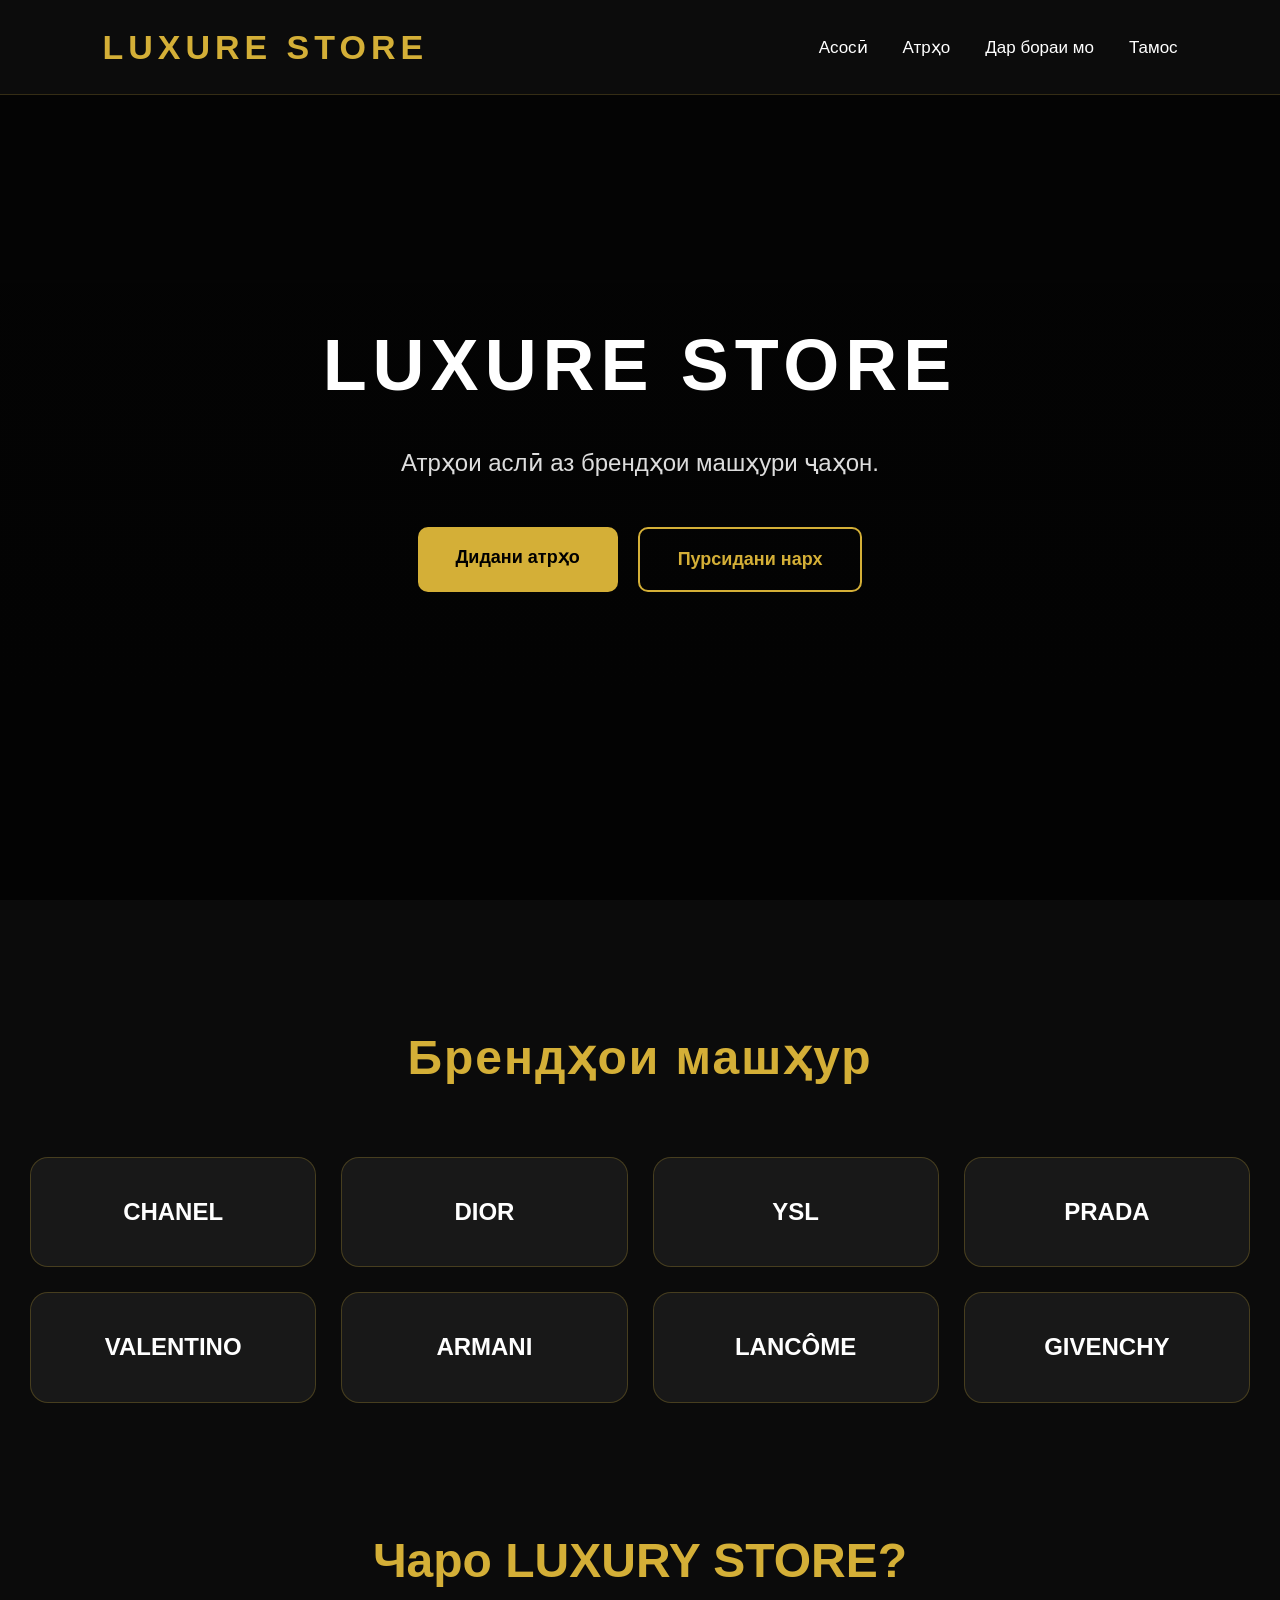
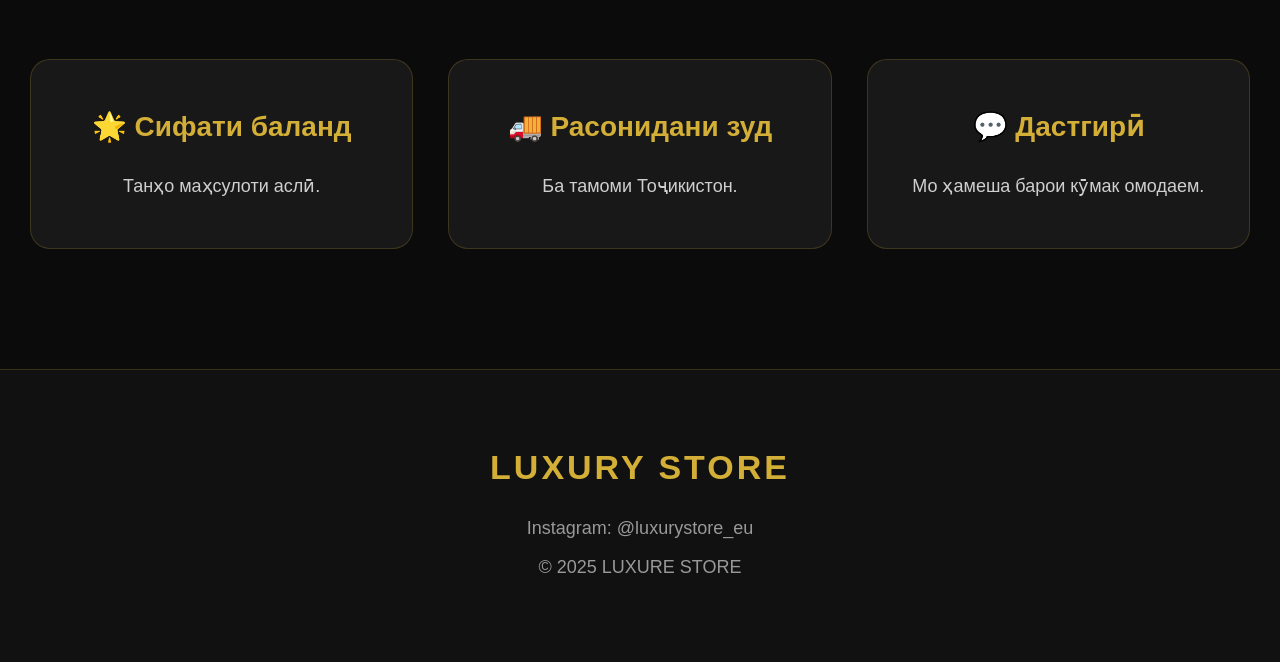
==== index.html @ 68031860 "Update index.html" ====
<!DOCTYPE html>
<html lang="tg">

<head>

<meta charset="UTF-8">
<meta name="viewport" content="width=device-width, initial-scale=1.0">

<title>LUXURY STORE</title>

<link rel="stylesheet" href="style.css">

</head>

<body>

<header>

<div class="logo">
LUXURE STORE
</div>

<nav>

<a href="index.html">Асосӣ</a>
<a href="products.html">Атрҳо</a>
<a href="#about">Дар бораи мо</a>
<a href="#contact">Тамос</a>

</nav>

</header>

<section class="hero">

<div class="hero-content">

<h1>
LUXURE STORE
</h1>

<p>

Атрҳои аслӣ аз брендҳои машҳури ҷаҳон.

</p>

<div class="hero-buttons">

<a href="products.html" class="btn">
Дидани атрҳо
</a>

<a href="https://instagram.com/luxurystore_eu" target="_blank" class="btn2">
Пурсидани нарх
</a>

</div>

</div>

</section>

<section class="brands">

<h2>Брендҳои машҳур</h2>

<div class="brand-grid">

<div>CHANEL</div>

<div>DIOR</div>

<div>YSL</div>

<div>PRADA</div>

<div>VALENTINO</div>

<div>ARMANI</div>

<div>LANCÔME</div>

<div>GIVENCHY</div>

</div>

</section>

<section id="about" class="about">

<h2>Чаро LUXURY STORE?</h2>

<div class="about-grid">

<div class="box">

<h3>🌟 Сифати баланд</h3>

<p>
Танҳо маҳсулоти аслӣ.
</p>

</div>

<div class="box">

<h3>🚚 Расонидани зуд</h3>

<p>
Ба тамоми Тоҷикистон.
</p>

</div>

<div class="box">

<h3>💬 Дастгирӣ</h3>

<p>
Мо ҳамеша барои кӯмак омодаем.
</p>

</div>

</div>

</section>

<footer id="contact">

<h2>LUXURY STORE</h2>

<p>Instagram: @luxurystore_eu</p>

<p>© 2025 LUXURE STORE</p>

</footer>
<button id="topBtn" onclick="topFunction()">

↑

</button>

<script src="script.js"></script>

</body>

</html>
---- style.css ----
*{
margin:0;
padding:0;
box-sizing:border-box;
font-family:Arial,Helvetica,sans-serif;
scroll-behavior:smooth;
}

body{
background:#0b0b0b;
color:#fff;
line-height:1.6;
overflow-x:hidden;
}

header{
position:fixed;
top:0;
left:0;
width:100%;
display:flex;
justify-content:space-between;
align-items:center;
padding:20px 8%;
background:rgba(15,15,15,.85);
backdrop-filter:blur(15px);
border-bottom:1px solid rgba(212,175,55,.2);
z-index:1000;
}

.logo{
font-size:34px;
font-weight:700;
letter-spacing:5px;
color:#d4af37;
}

nav{
display:flex;
gap:35px;
}

nav a{
text-decoration:none;
color:#fff;
font-size:17px;
font-weight:500;
transition:.3s;
}

nav a:hover{
color:#d4af37;
}

.hero{
height:100vh;
display:flex;
justify-content:center;
align-items:center;
text-align:center;
padding:0 20px;
background:
linear-gradient(rgba(0,0,0,.65),rgba(0,0,0,.75)),
url("https://images.unsplash.com/photo-1594035910387-fea47794261f?w=1800");
background-size:cover;
background-position:center;
}

.hero-content{
max-width:850px;
}

.hero h1{
font-size:72px;
letter-spacing:6px;
margin-bottom:20px;
color:#fff;
}

.hero p{
font-size:24px;
color:#ddd;
margin-bottom:45px;
}

.hero-buttons{
display:flex;
justify-content:center;
gap:20px;
flex-wrap:wrap;
}

.btn,
.btn2{
display:inline-block;
padding:16px 38px;
border-radius:10px;
font-size:18px;
font-weight:bold;
text-decoration:none;
transition:.35s;
}

.btn{
background:#d4af37;
color:#000;
}

.btn:hover{
transform:translateY(-5px);
box-shadow:0 10px 30px rgba(212,175,55,.4);
}

.btn2{
border:2px solid #d4af37;
color:#d4af37;
}

.btn2:hover{
background:#d4af37;
color:#000;
transform:translateY(-5px);
}
/* ===== BRANDS ===== */

.brands{
max-width:1400px;
margin:120px auto;
padding:0 30px;
text-align:center;
}

.brands h2{
font-size:48px;
margin-bottom:60px;
color:#d4af37;
letter-spacing:2px;
}

.brand-grid{
display:grid;
grid-template-columns:repeat(4,1fr);
gap:25px;
}

.brand-grid div{
background:#181818;
border:1px solid rgba(212,175,55,.25);
border-radius:18px;
padding:35px;
font-size:24px;
font-weight:bold;
transition:.35s;
cursor:pointer;
}

.brand-grid div:hover{
transform:translateY(-8px);
border-color:#d4af37;
box-shadow:0 15px 40px rgba(212,175,55,.25);
}

/* ===== ABOUT ===== */

.about{
max-width:1400px;
margin:120px auto;
padding:0 30px;
text-align:center;
}

.about h2{
font-size:48px;
margin-bottom:60px;
color:#d4af37;
}

.about-grid{
display:grid;
grid-template-columns:repeat(3,1fr);
gap:35px;
}

.box{
background:#181818;
padding:45px 35px;
border-radius:20px;
border:1px solid rgba(212,175,55,.2);
transition:.35s;
}

.box:hover{
transform:translateY(-10px);
border-color:#d4af37;
box-shadow:0 15px 40px rgba(212,175,55,.2);
}

.box h3{
font-size:28px;
margin-bottom:20px;
color:#d4af37;
}

.box p{
font-size:18px;
color:#cfcfcf;
line-height:1.8;
}

/* ===== FOOTER ===== */

footer{
margin-top:120px;
padding:70px 30px;
background:#111;
text-align:center;
border-top:1px solid rgba(212,175,55,.2);
}

footer h2{
font-size:34px;
color:#d4af37;
margin-bottom:20px;
letter-spacing:3px;
}

footer p{
font-size:18px;
color:#999;
margin:10px 0;
}

/* ===== RESPONSIVE ===== */

@media(max-width:1000px){

.brand-grid{
grid-template-columns:repeat(2,1fr);
}

.about-grid{
grid-template-columns:1fr;
}

.hero h1{
font-size:52px;
}

.hero p{
font-size:20px;
}

}

@media(max-width:700px){

header{
flex-direction:column;
gap:20px;
padding:20px;
}

nav{
flex-wrap:wrap;
justify-content:center;
gap:15px;
}

.hero h1{
font-size:38px;
letter-spacing:2px;
}

.hero p{
font-size:17px;
}

.hero-buttons{
flex-direction:column;
align-items:center;
}

.brand-grid{
grid-template-columns:1fr;
}

.brands h2,
.about h2{
font-size:34px;
}

.logo{
font-size:28px;
}

}
.show{
opacity:1!important;
transform:translateY(0)!important;
}

.box,
.brand-grid div,
.product{
opacity:0;
transform:translateY(60px);
transition:1s;
}

#topBtn{

position:fixed;

bottom:30px;

right:30px;

width:55px;

height:55px;

display:none;

justify-content:center;

align-items:center;

background:#d4af37;

color:#000;

border:none;

border-radius:50%;

font-size:28px;

cursor:pointer;

box-shadow:0 10px 25px rgba(212,175,55,.4);

transition:.3s;

z-index:9999;

}

#topBtn:hover{

transform:scale(1.1);

}

::-webkit-scrollbar{

width:10px;

}

::-webkit-scrollbar-track{

background:#111;

}

::-webkit-scrollbar-thumb{

background:#d4af37;

border-radius:20px;

}

html{

scroll-behavior:smooth;

}
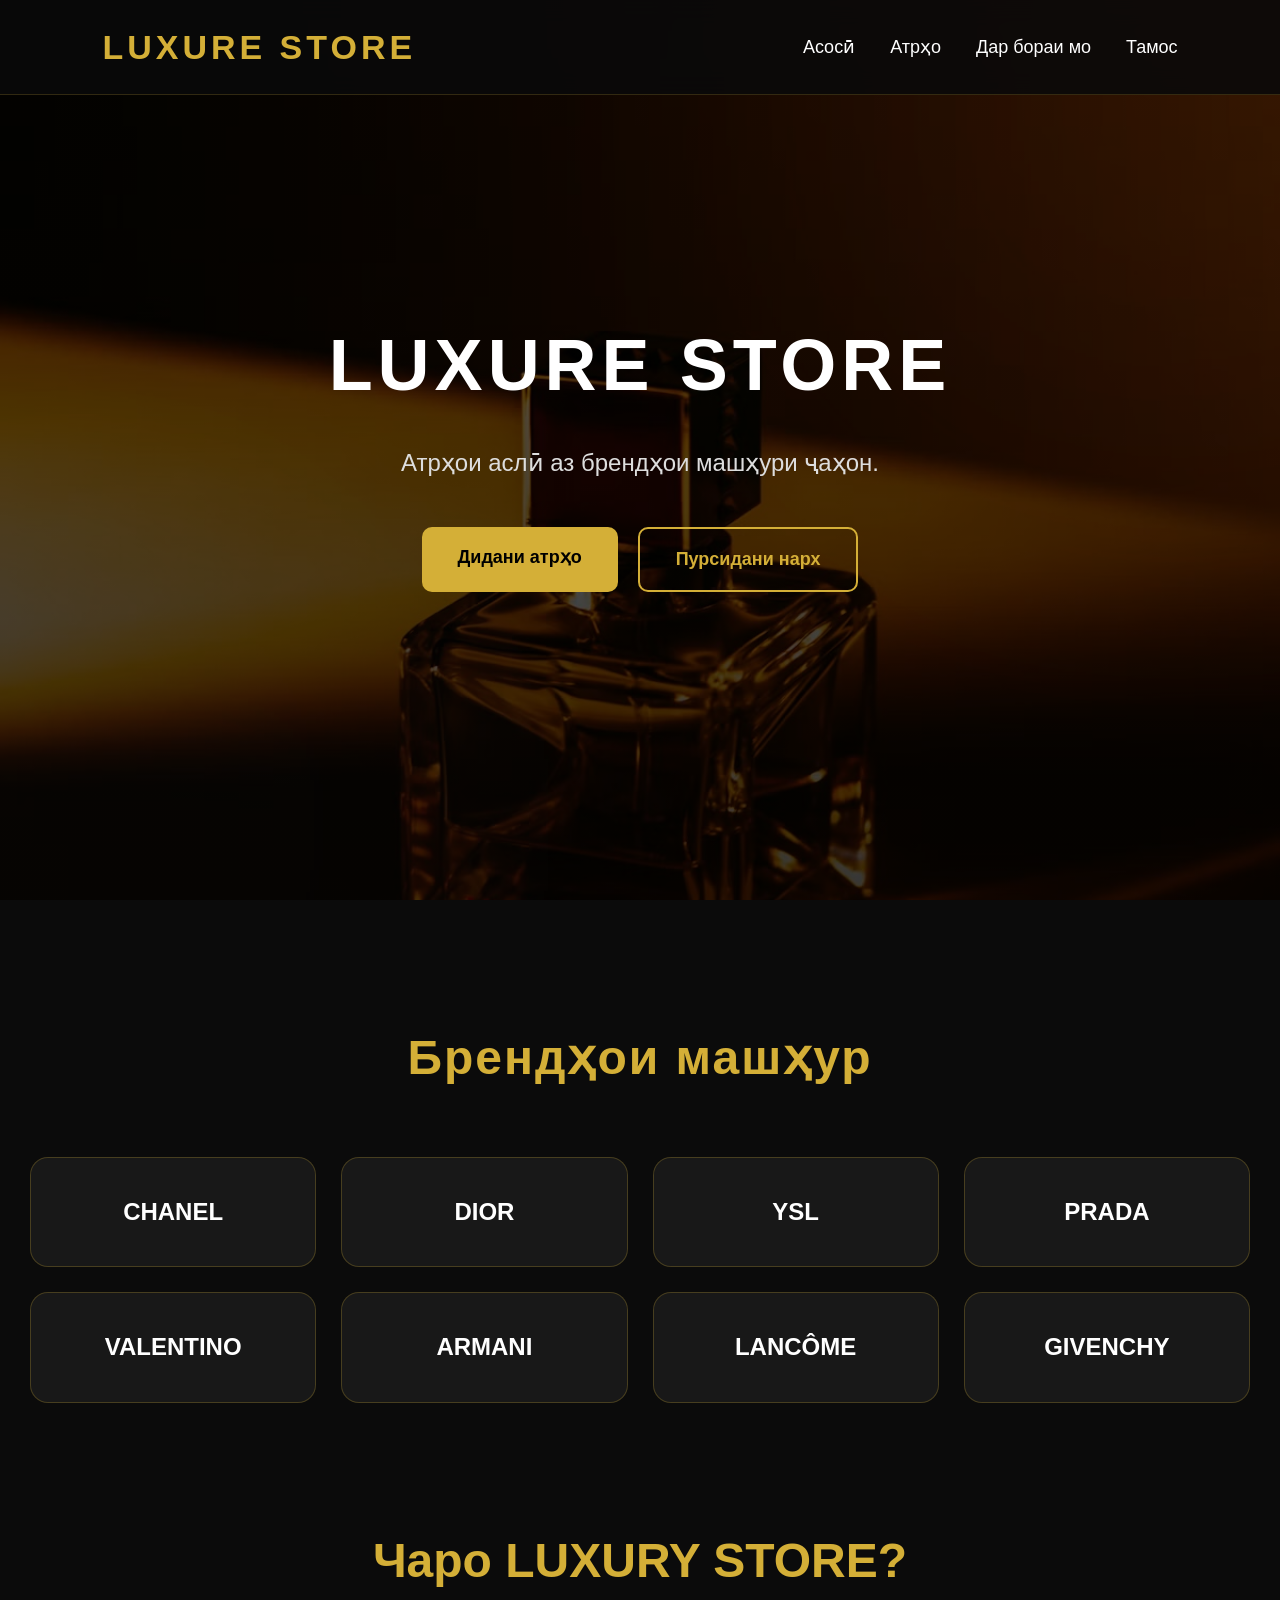
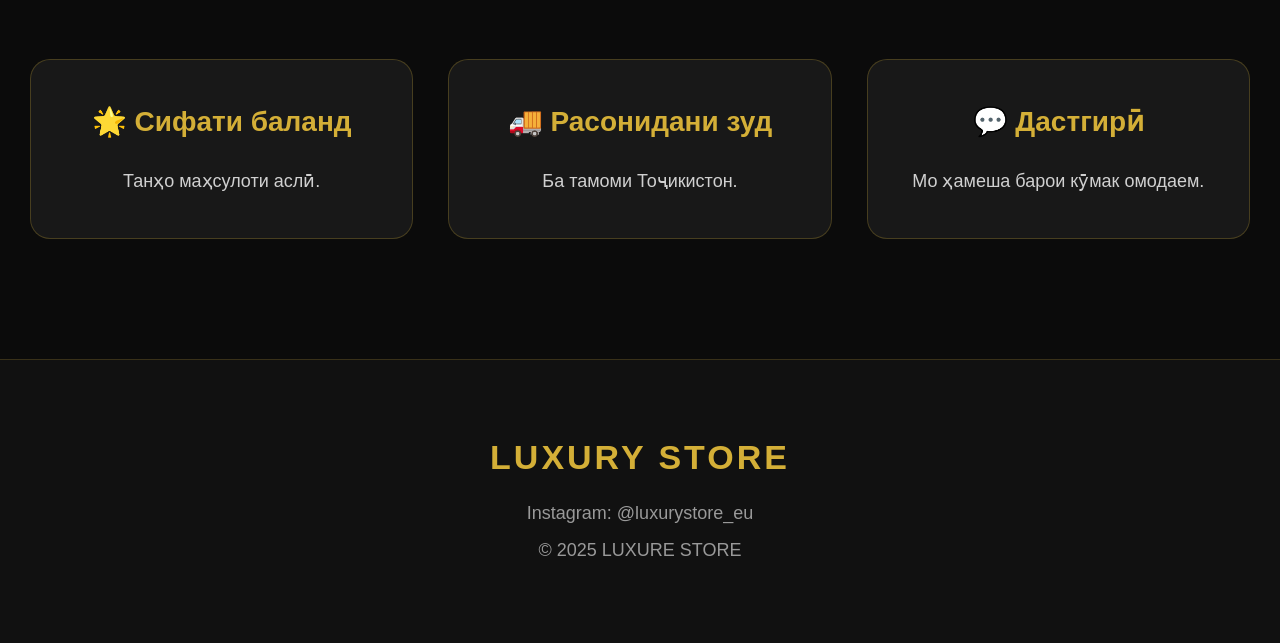
==== commit f5fbf40c: "Update index.html" ====
--- a/index.html
+++ b/index.html
@@ -136,11 +136,7 @@
 <p>© 2025 LUXURE STORE</p>
 
 </footer>
-<button id="topBtn" onclick="topFunction()">
-
-↑
-
-</button>
+<button id="topBtn" onclick="topFunction()">↑</button>
 
 <script src="script.js"></script>
 
--- a/style.css
+++ b/style.css
@@ -1,3 +1,8 @@
+/* =========================
+   LUXURY STORE
+   PART 1
+========================= */
+
 *{
 margin:0;
 padding:0;
@@ -13,25 +18,38 @@
 overflow-x:hidden;
 }
 
+img{
+max-width:100%;
+display:block;
+}
+
+a{
+text-decoration:none;
+}
+
+/* =========================
+HEADER
+========================= */
+
 header{
 position:fixed;
 top:0;
 left:0;
 width:100%;
+padding:20px 8%;
 display:flex;
 justify-content:space-between;
 align-items:center;
-padding:20px 8%;
-background:rgba(15,15,15,.85);
-backdrop-filter:blur(15px);
+background:rgba(10,10,10,.88);
+backdrop-filter:blur(12px);
 border-bottom:1px solid rgba(212,175,55,.2);
 z-index:1000;
 }
 
 .logo{
 font-size:34px;
-font-weight:700;
-letter-spacing:5px;
+font-weight:bold;
+letter-spacing:4px;
 color:#d4af37;
 }
 
@@ -41,16 +59,18 @@
 }
 
 nav a{
-text-decoration:none;
 color:#fff;
-font-size:17px;
-font-weight:500;
+font-size:18px;
 transition:.3s;
 }
 
 nav a:hover{
 color:#d4af37;
 }
+
+/* =========================
+HERO
+========================= */
 
 .hero{
 height:100vh;
@@ -59,22 +79,51 @@
 align-items:center;
 text-align:center;
 padding:0 20px;
+position:relative;
+overflow:hidden;
 background:
-linear-gradient(rgba(0,0,0,.65),rgba(0,0,0,.75)),
-url("https://images.unsplash.com/photo-1594035910387-fea47794261f?w=1800");
+linear-gradient(rgba(0,0,0,.60),rgba(0,0,0,.75)),
+url("images/hero.jpg");
 background-size:cover;
 background-position:center;
+background-repeat:no-repeat;
+}
+
+.hero::before{
+content:"";
+position:absolute;
+width:500px;
+height:500px;
+background:#d4af37;
+filter:blur(220px);
+opacity:.08;
+top:-150px;
+right:-150px;
+}
+
+.hero::after{
+content:"";
+position:absolute;
+width:450px;
+height:450px;
+background:#ffffff;
+filter:blur(250px);
+opacity:.03;
+bottom:-150px;
+left:-150px;
 }
 
 .hero-content{
+position:relative;
+z-index:2;
 max-width:850px;
+animation:fadeUp 1.2s ease;
 }
 
 .hero h1{
 font-size:72px;
-letter-spacing:6px;
+letter-spacing:5px;
 margin-bottom:20px;
-color:#fff;
 }
 
 .hero p{
@@ -82,6 +131,10 @@
 color:#ddd;
 margin-bottom:45px;
 }
+
+/* =========================
+BUTTONS
+========================= */
 
 .hero-buttons{
 display:flex;
@@ -93,11 +146,10 @@
 .btn,
 .btn2{
 display:inline-block;
-padding:16px 38px;
+padding:16px 36px;
 border-radius:10px;
 font-size:18px;
 font-weight:bold;
-text-decoration:none;
 transition:.35s;
 }
 
@@ -108,7 +160,7 @@
 
 .btn:hover{
 transform:translateY(-5px);
-box-shadow:0 10px 30px rgba(212,175,55,.4);
+box-shadow:0 12px 30px rgba(212,175,55,.4);
 }
 
 .btn2{
@@ -121,7 +173,23 @@
 color:#000;
 transform:translateY(-5px);
 }
-/* ===== BRANDS ===== */
+
+@keyframes fadeUp{
+
+0%{
+opacity:0;
+transform:translateY(70px);
+}
+
+100%{
+opacity:1;
+transform:translateY(0);
+}
+
+}
+/* =========================
+   BRANDS
+========================= */
 
 .brands{
 max-width:1400px;
@@ -132,8 +200,8 @@
 
 .brands h2{
 font-size:48px;
+color:#d4af37;
 margin-bottom:60px;
-color:#d4af37;
 letter-spacing:2px;
 }
 
@@ -147,7 +215,7 @@
 background:#181818;
 border:1px solid rgba(212,175,55,.25);
 border-radius:18px;
-padding:35px;
+padding:35px 20px;
 font-size:24px;
 font-weight:bold;
 transition:.35s;
@@ -157,10 +225,12 @@
 .brand-grid div:hover{
 transform:translateY(-8px);
 border-color:#d4af37;
-box-shadow:0 15px 40px rgba(212,175,55,.25);
-}
-
-/* ===== ABOUT ===== */
+box-shadow:0 15px 35px rgba(212,175,55,.25);
+}
+
+/* =========================
+   ABOUT
+========================= */
 
 .about{
 max-width:1400px;
@@ -171,8 +241,8 @@
 
 .about h2{
 font-size:48px;
+color:#d4af37;
 margin-bottom:60px;
-color:#d4af37;
 }
 
 .about-grid{
@@ -183,16 +253,16 @@
 
 .box{
 background:#181818;
-padding:45px 35px;
+border:1px solid rgba(212,175,55,.25);
 border-radius:20px;
-border:1px solid rgba(212,175,55,.2);
+padding:40px 30px;
 transition:.35s;
 }
 
 .box:hover{
 transform:translateY(-10px);
 border-color:#d4af37;
-box-shadow:0 15px 40px rgba(212,175,55,.2);
+box-shadow:0 15px 35px rgba(212,175,55,.2);
 }
 
 .box h3{
@@ -203,56 +273,89 @@
 
 .box p{
 font-size:18px;
-color:#cfcfcf;
+color:#d0d0d0;
 line-height:1.8;
 }
 
-/* ===== FOOTER ===== */
+/* =========================
+   FOOTER
+========================= */
 
 footer{
 margin-top:120px;
-padding:70px 30px;
 background:#111;
+border-top:1px solid rgba(212,175,55,.2);
+padding:70px 20px;
 text-align:center;
-border-top:1px solid rgba(212,175,55,.2);
 }
 
 footer h2{
 font-size:34px;
 color:#d4af37;
-margin-bottom:20px;
+margin-bottom:15px;
 letter-spacing:3px;
 }
 
 footer p{
+color:#999;
 font-size:18px;
-color:#999;
-margin:10px 0;
-}
-
-/* ===== RESPONSIVE ===== */
-
-@media(max-width:1000px){
+margin:8px 0;
+}
+
+footer a{
+color:#d4af37;
+}
+
+footer a:hover{
+color:#fff;
+}
+
+/* =========================
+   ANIMATION
+========================= */
+
+.brand-grid div,
+.box{
+opacity:0;
+transform:translateY(60px);
+animation:fadeUp 1s forwards;
+}
+
+.brand-grid div:nth-child(1){animation-delay:.1s;}
+.brand-grid div:nth-child(2){animation-delay:.2s;}
+.brand-grid div:nth-child(3){animation-delay:.3s;}
+.brand-grid div:nth-child(4){animation-delay:.4s;}
+.brand-grid div:nth-child(5){animation-delay:.5s;}
+.brand-grid div:nth-child(6){animation-delay:.6s;}
+.brand-grid div:nth-child(7){animation-delay:.7s;}
+.brand-grid div:nth-child(8){animation-delay:.8s;}
+/* =========================
+   RESPONSIVE
+========================= */
+
+@media(max-width:1200px){
+
+.hero h1{
+font-size:60px;
+}
+
+.hero p{
+font-size:22px;
+}
 
 .brand-grid{
 grid-template-columns:repeat(2,1fr);
 }
 
 .about-grid{
-grid-template-columns:1fr;
-}
-
-.hero h1{
-font-size:52px;
-}
-
-.hero p{
-font-size:20px;
-}
-
-}
-
-@media(max-width:700px){
+grid-template-columns:repeat(2,1fr);
+}
+
+}
+
+/* ---------- iPad ---------- */
+
+@media(max-width:900px){
 
 header{
 flex-direction:column;
@@ -263,16 +366,64 @@
 nav{
 flex-wrap:wrap;
 justify-content:center;
-gap:15px;
+gap:20px;
+}
+
+.hero{
+padding-top:120px;
 }
 
 .hero h1{
-font-size:38px;
+font-size:48px;
+}
+
+.hero p{
+font-size:20px;
+}
+
+.brand-grid{
+grid-template-columns:repeat(2,1fr);
+gap:20px;
+}
+
+.about-grid{
+grid-template-columns:1fr;
+}
+
+}
+
+/* ---------- Phone ---------- */
+
+@media(max-width:600px){
+
+.logo{
+font-size:26px;
 letter-spacing:2px;
 }
 
+nav{
+flex-direction:column;
+align-items:center;
+gap:12px;
+}
+
+nav a{
+font-size:17px;
+}
+
+.hero{
+height:auto;
+padding:170px 20px 90px;
+}
+
+.hero h1{
+font-size:36px;
+letter-spacing:2px;
+}
+
 .hero p{
-font-size:17px;
+font-size:18px;
+margin-bottom:30px;
 }
 
 .hero-buttons{
@@ -280,99 +431,127 @@
 align-items:center;
 }
 
+.btn,
+.btn2{
+width:100%;
+max-width:300px;
+}
+
+.brands,
+.about{
+margin:70px auto;
+padding:0 20px;
+}
+
+.brands h2,
+.about h2{
+font-size:32px;
+margin-bottom:35px;
+}
+
 .brand-grid{
 grid-template-columns:1fr;
 }
 
-.brands h2,
-.about h2{
-font-size:34px;
-}
-
-.logo{
+.about-grid{
+grid-template-columns:1fr;
+}
+
+.brand-grid div,
+.box{
+padding:25px;
+}
+
+footer{
+padding:50px 20px;
+}
+
+footer h2{
 font-size:28px;
 }
 
-}
-.show{
-opacity:1!important;
-transform:translateY(0)!important;
-}
-
-.box,
-.brand-grid div,
-.product{
-opacity:0;
-transform:translateY(60px);
-transition:1s;
-}
+footer p{
+font-size:16px;
+}
+
+}
+
+/* =========================
+   TOP BUTTON
+========================= */
 
 #topBtn{
 
 position:fixed;
 
-bottom:30px;
-
-right:30px;
+right:25px;
+
+bottom:25px;
 
 width:55px;
 
 height:55px;
 
+border:none;
+
+border-radius:50%;
+
+background:#d4af37;
+
+color:#000;
+
+font-size:26px;
+
+font-weight:bold;
+
+cursor:pointer;
+
 display:none;
 
 justify-content:center;
 
 align-items:center;
 
+box-shadow:0 10px 25px rgba(212,175,55,.35);
+
+transition:.3s;
+
+z-index:9999;
+
+}
+
+#topBtn:hover{
+
+transform:scale(1.1);
+
+}
+
+/* =========================
+   SCROLLBAR
+========================= */
+
+::-webkit-scrollbar{
+
+width:10px;
+
+}
+
+::-webkit-scrollbar-track{
+
+background:#111;
+
+}
+
+::-webkit-scrollbar-thumb{
+
 background:#d4af37;
 
-color:#000;
-
-border:none;
-
-border-radius:50%;
-
-font-size:28px;
-
-cursor:pointer;
-
-box-shadow:0 10px 25px rgba(212,175,55,.4);
-
-transition:.3s;
-
-z-index:9999;
-
-}
-
-#topBtn:hover{
-
-transform:scale(1.1);
-
-}
-
-::-webkit-scrollbar{
-
-width:10px;
-
-}
-
-::-webkit-scrollbar-track{
-
-background:#111;
-
-}
-
-::-webkit-scrollbar-thumb{
-
-background:#d4af37;
-
 border-radius:20px;
 
 }
 
-html{
-
-scroll-behavior:smooth;
-
-}
+::-webkit-scrollbar-thumb:hover{
+
+background:#f0c94d;
+
+}
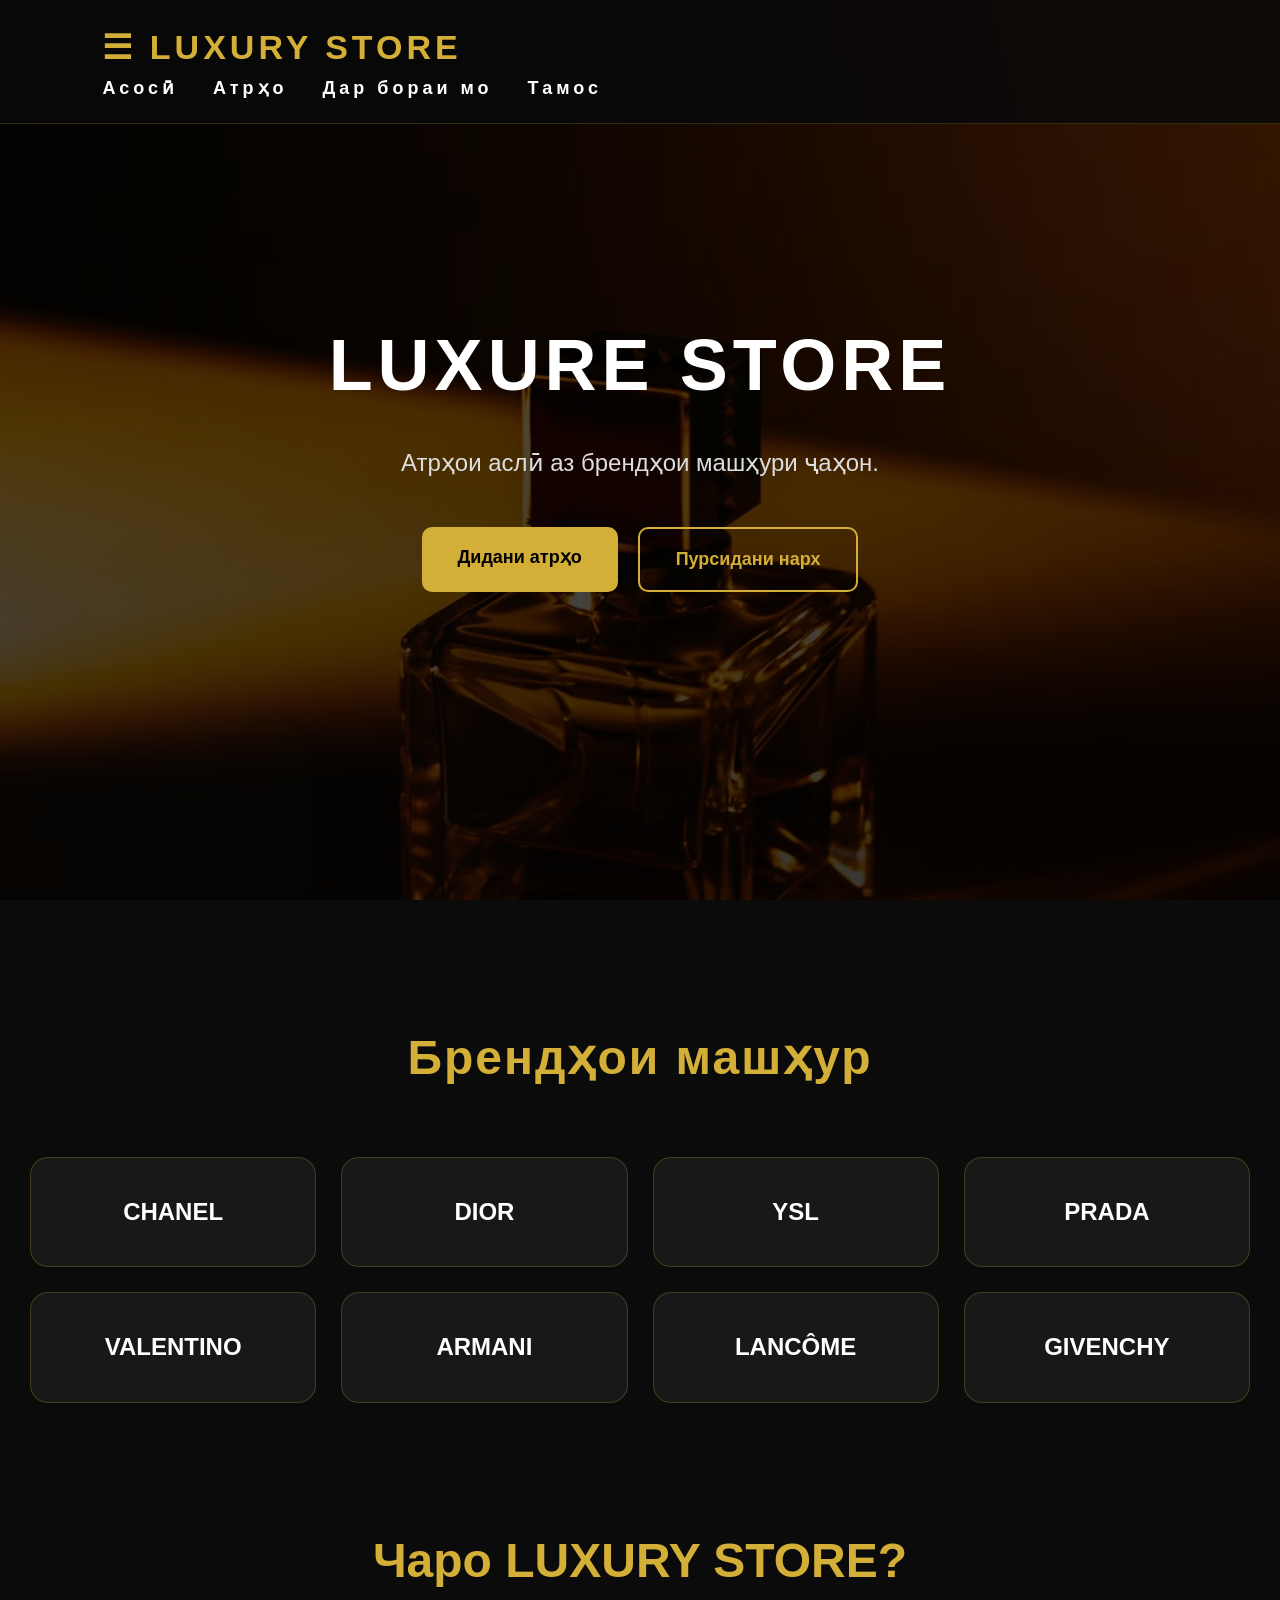
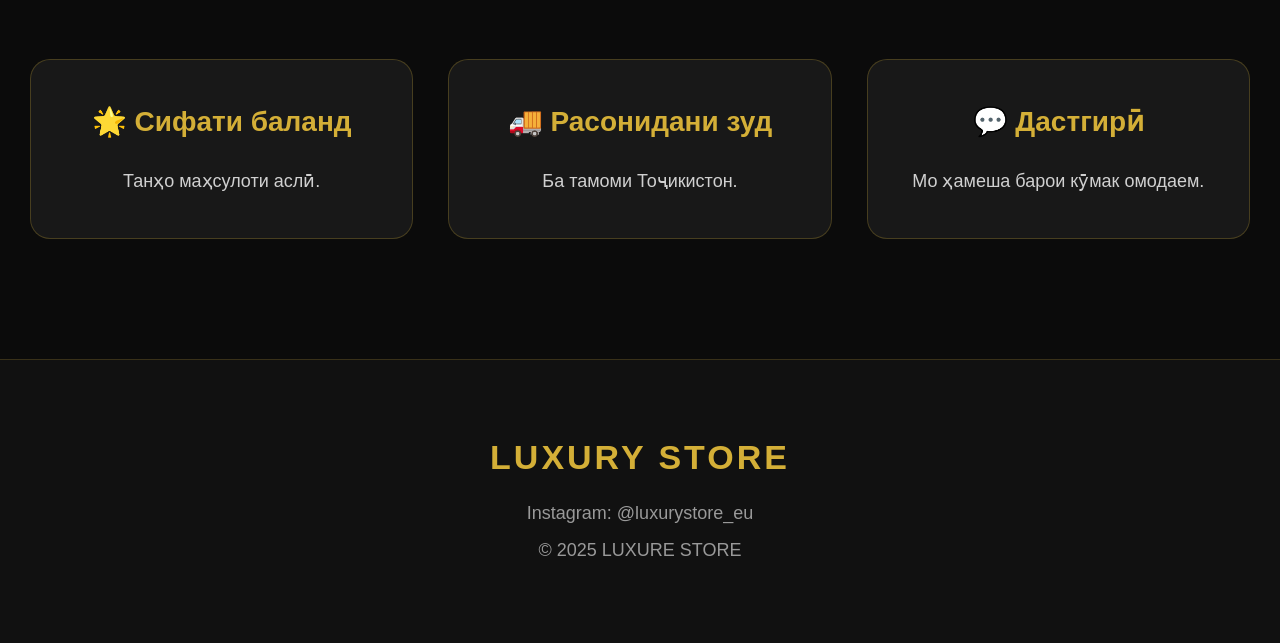
==== commit 3840b3a9: "Update index.html" ====
--- a/index.html
+++ b/index.html
@@ -17,14 +17,21 @@
 <header>
 
 <div class="logo">
-LUXURE STORE
+<div class="menu-toggle" id="menu-toggle">
+☰
+LUXURY STORE
 </div>
 
 <nav>
 
+<nav id="nav">
+
 <a href="index.html">Асосӣ</a>
+
 <a href="products.html">Атрҳо</a>
+
 <a href="#about">Дар бораи мо</a>
+
 <a href="#contact">Тамос</a>
 
 </nav>
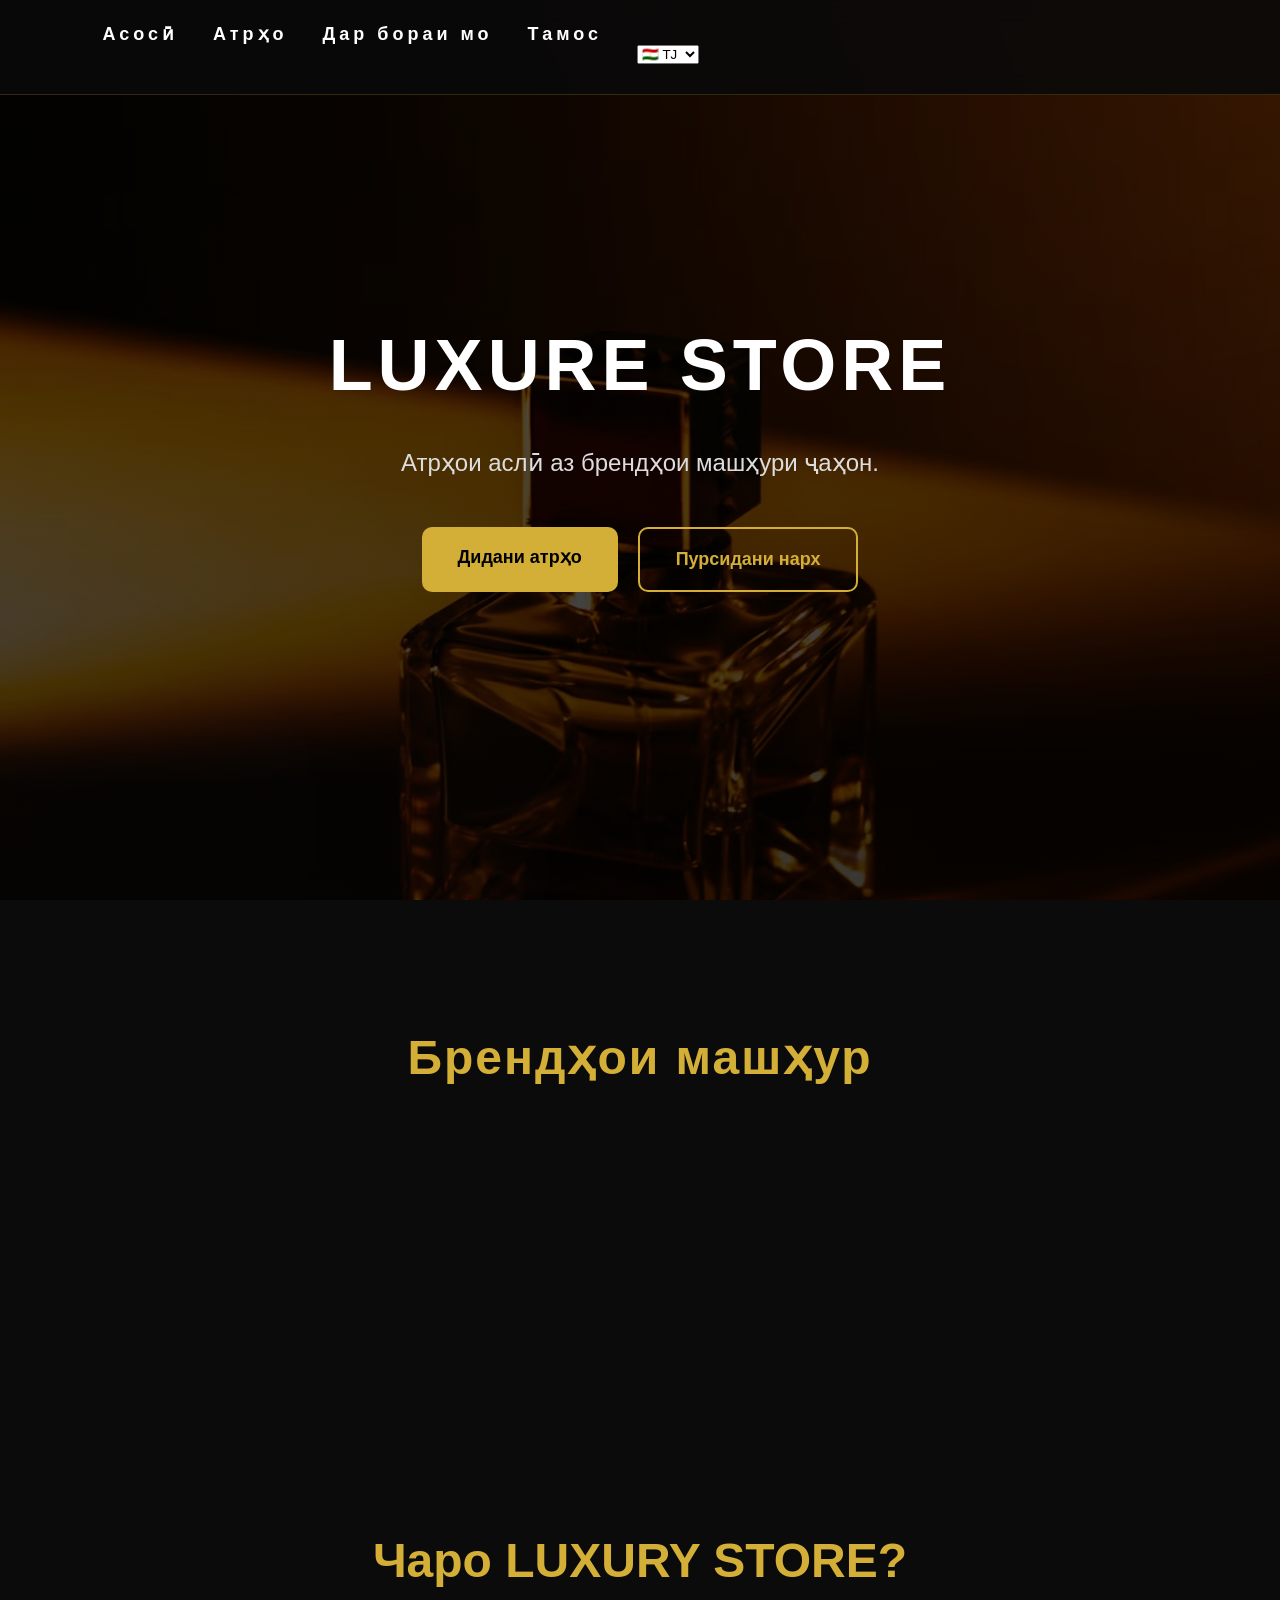
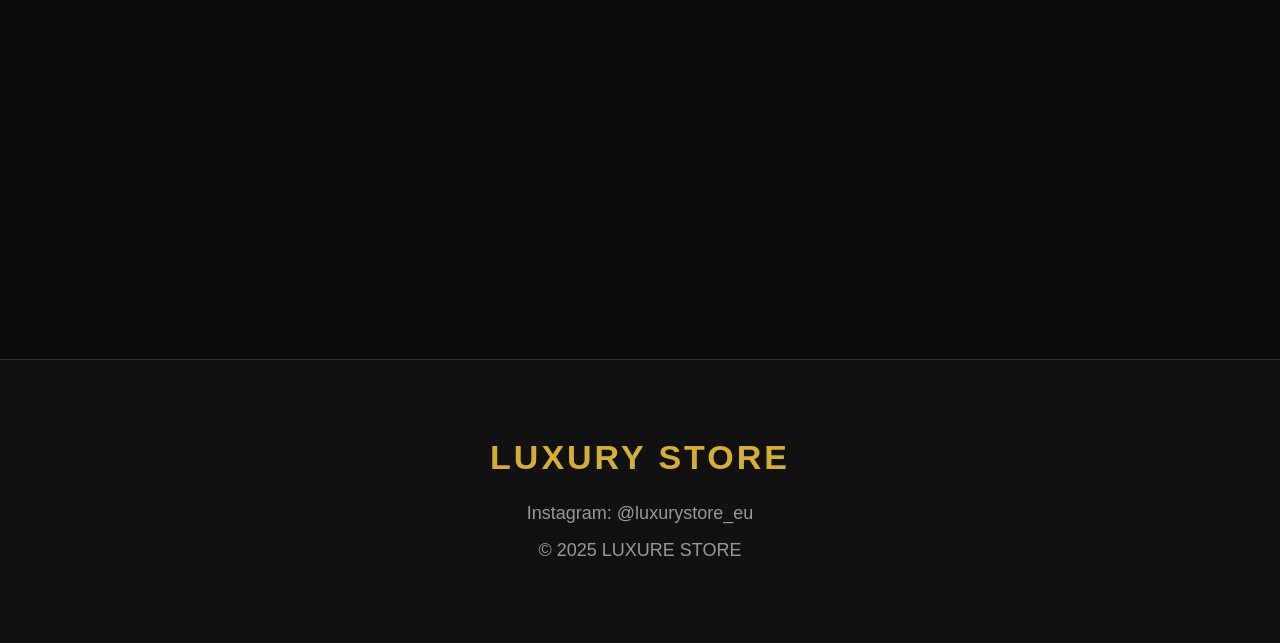
==== commit d1f47951: "Update index.html" ====
--- a/index.html
+++ b/index.html
@@ -35,6 +35,21 @@
 <a href="#contact">Тамос</a>
 
 </nav>
+<div class="language-box">
+
+<select id="language">
+
+<option value="tj">🇹🇯 TJ</option>
+
+<option value="ru">🇷🇺 RU</option>
+
+<option value="en">🇬🇧 EN</option>
+
+<option value="de">🇩🇪 DE</option>
+
+</select>
+
+</div>
 
 </header>
 
@@ -61,8 +76,6 @@
 <a href="https://instagram.com/luxurystore_eu" target="_blank" class="btn2">
 Пурсидани нарх
 </a>
-
-</div>
 
 </div>
 
@@ -130,8 +143,6 @@
 
 </div>
 
-</div>
-
 </section>
 
 <footer id="contact">
@@ -146,7 +157,8 @@
 <button id="topBtn" onclick="topFunction()">↑</button>
 
 <script src="script.js"></script>
-
+<script src="languages.js"></script>
+<script src="script.js"></script>
 </body>
 
 </html>
--- a/style.css
+++ b/style.css
@@ -555,3 +555,80 @@
 background:#f0c94d;
 
 }
+/* =========================
+   MOBILE MENU
+========================= */
+
+.menu-toggle{
+display:none;
+font-size:34px;
+color:#d4af37;
+cursor:pointer;
+}
+
+@media(max-width:768px){
+
+.menu-toggle{
+display:block;
+}
+
+nav{
+
+position:absolute;
+
+top:85px;
+
+left:0;
+
+width:100%;
+
+background:#111;
+
+display:none;
+
+flex-direction:column;
+
+text-align:center;
+
+padding:25px 0;
+
+border-top:1px solid rgba(212,175,55,.2);
+
+}
+
+nav.active{
+
+display:flex;
+
+}
+
+nav a{
+
+padding:15px;
+
+font-size:20px;
+
+}
+.language-box{
+margin-left:20px;
+}
+
+.language-box select{
+background:#111;
+color:#fff;
+border:1px solid #d4af37;
+padding:8px 12px;
+border-radius:8px;
+font-size:16px;
+cursor:pointer;
+}
+
+.language-box select:focus{
+outline:none;
+border-color:#f0c94d;
+}
+
+@media(max-width:768px){
+.language-box{
+margin-top:15px;
+}
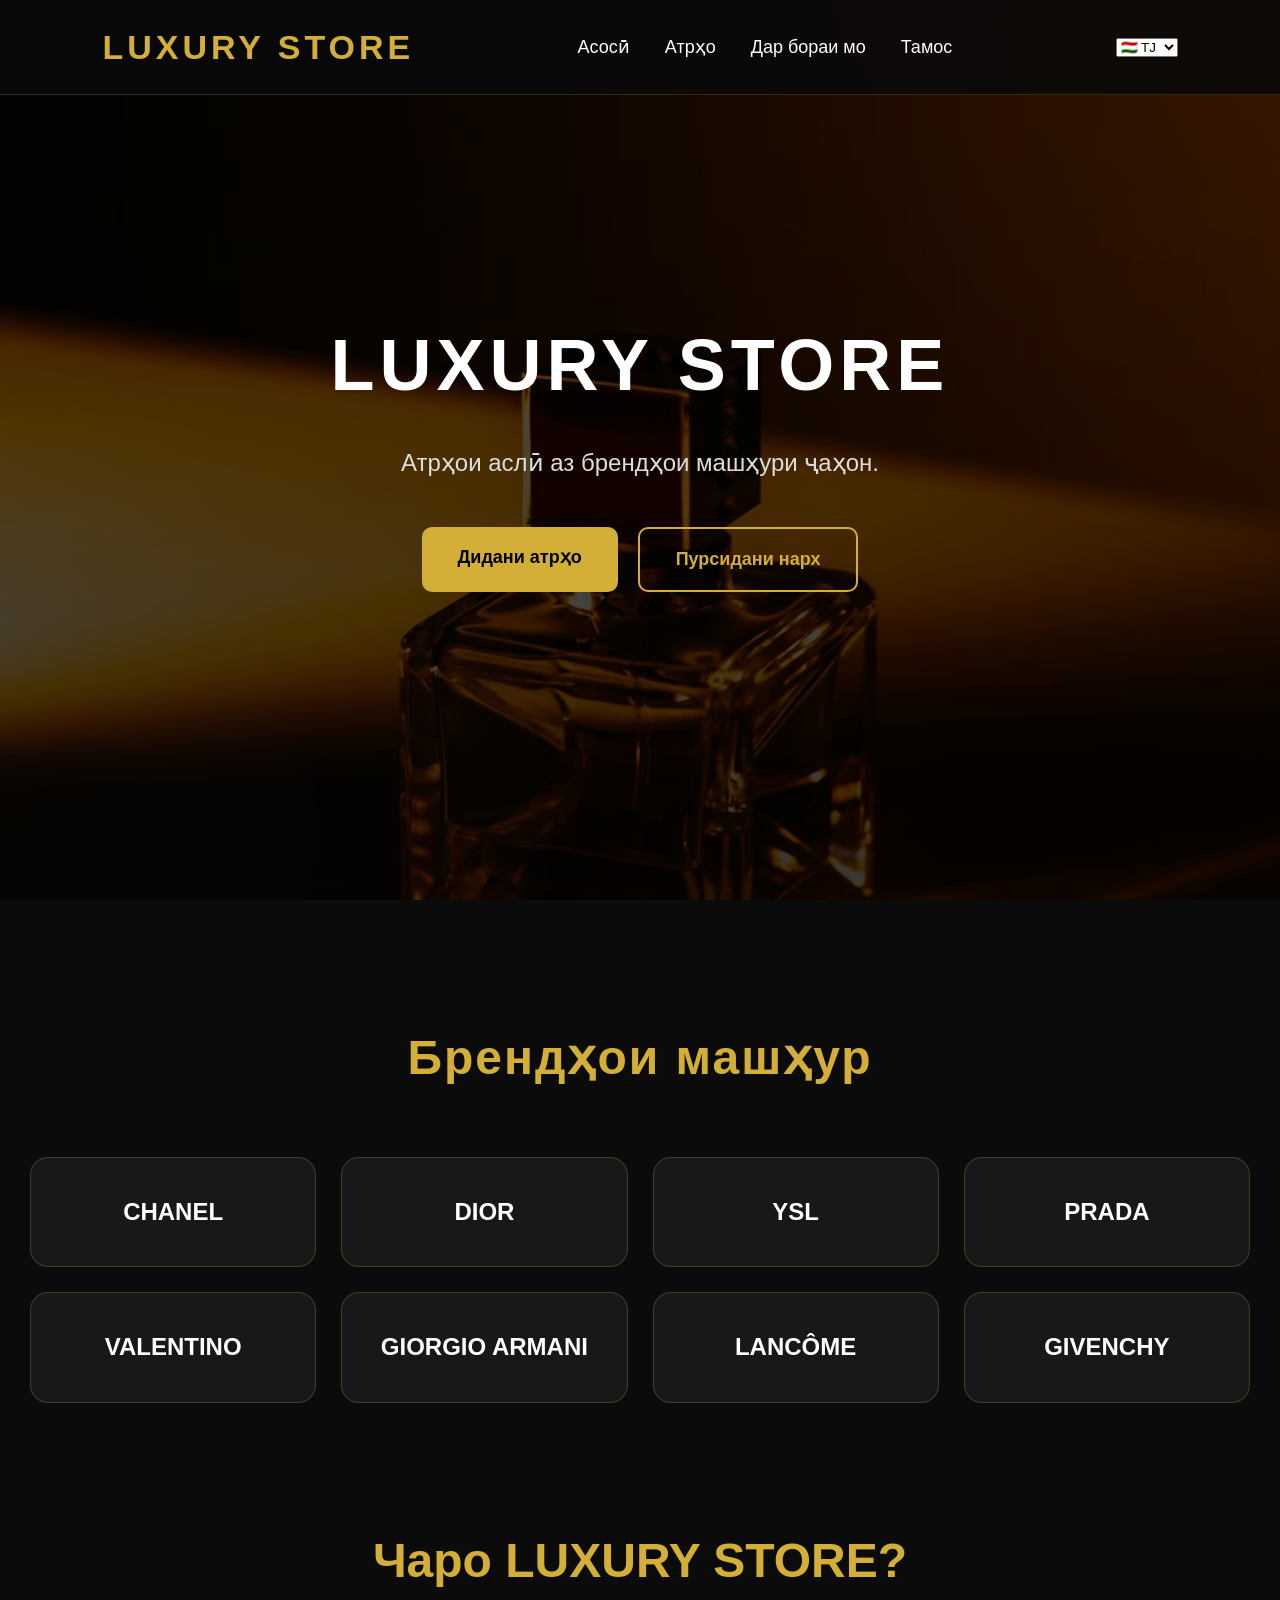
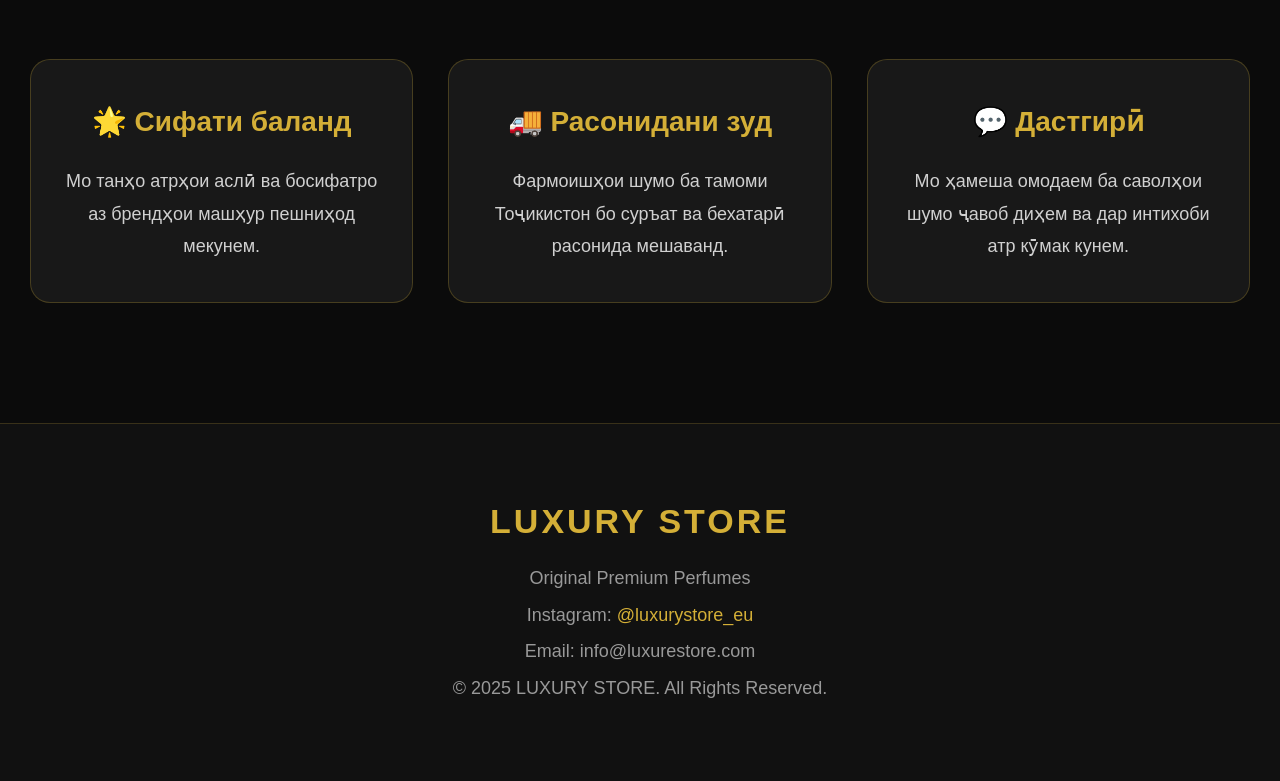
==== commit 7e1e1cf6: "Update index.html" ====
--- a/index.html
+++ b/index.html
@@ -17,24 +17,25 @@
 <header>
 
 <div class="logo">
-<div class="menu-toggle" id="menu-toggle">
-☰
 LUXURY STORE
 </div>
 
-<nav>
+<div class="menu-toggle" id="menu-toggle">
+☰
+</div>
 
 <nav id="nav">
 
-<a href="index.html">Асосӣ</a>
+<a href="index.html" id="home">Асосӣ</a>
 
-<a href="products.html">Атрҳо</a>
+<a href="products.html" id="perfumes">Атрҳо</a>
 
-<a href="#about">Дар бораи мо</a>
+<a href="#about" id="aboutLink">Дар бораи мо</a>
 
-<a href="#contact">Тамос</a>
+<a href="#contact" id="contactLink">Тамос</a>
 
 </nav>
+
 <div class="language-box">
 
 <select id="language">
@@ -57,33 +58,39 @@
 
 <div class="hero-content">
 
-<h1>
-LUXURE STORE
+<h1 id="heroTitle">
+LUXURY STORE
 </h1>
 
-<p>
-
+<p id="heroText">
 Атрҳои аслӣ аз брендҳои машҳури ҷаҳон.
-
 </p>
 
 <div class="hero-buttons">
 
-<a href="products.html" class="btn">
+<a href="products.html" class="btn" id="shop">
 Дидани атрҳо
 </a>
 
-<a href="https://instagram.com/luxurystore_eu" target="_blank" class="btn2">
+<a href="https://instagram.com/luxurystore_eu"
+target="_blank"
+class="btn2"
+id="price">
+
 Пурсидани нарх
+
 </a>
 
 </div>
 
+</div>
+
 </section>
+<!-- BRANDS -->
 
 <section class="brands">
 
-<h2>Брендҳои машҳур</h2>
+<h2 id="brands">Брендҳои машҳур</h2>
 
 <div class="brand-grid">
 
@@ -97,7 +104,7 @@
 
 <div>VALENTINO</div>
 
-<div>ARMANI</div>
+<div>GIORGIO ARMANI</div>
 
 <div>LANCÔME</div>
 
@@ -107,58 +114,82 @@
 
 </section>
 
-<section id="about" class="about">
+<!-- ABOUT -->
 
-<h2>Чаро LUXURY STORE?</h2>
+<section class="about" id="about">
+
+<h2 id="why">Чаро LUXURY STORE?</h2>
 
 <div class="about-grid">
 
 <div class="box">
 
-<h3>🌟 Сифати баланд</h3>
+<h3 id="quality">🌟 Сифати баланд</h3>
 
 <p>
-Танҳо маҳсулоти аслӣ.
+Мо танҳо атрҳои аслӣ ва босифатро аз брендҳои машҳур пешниҳод мекунем.
 </p>
 
 </div>
 
 <div class="box">
 
-<h3>🚚 Расонидани зуд</h3>
+<h3 id="delivery">🚚 Расонидани зуд</h3>
 
 <p>
-Ба тамоми Тоҷикистон.
+Фармоишҳои шумо ба тамоми Тоҷикистон бо суръат ва бехатарӣ расонида мешаванд.
 </p>
 
 </div>
 
 <div class="box">
 
-<h3>💬 Дастгирӣ</h3>
+<h3 id="support">💬 Дастгирӣ</h3>
 
 <p>
-Мо ҳамеша барои кӯмак омодаем.
+Мо ҳамеша омодаем ба саволҳои шумо ҷавоб диҳем ва дар интихоби атр кӯмак кунем.
 </p>
 
 </div>
 
+</div>
+
 </section>
+<!-- FOOTER -->
 
 <footer id="contact">
 
 <h2>LUXURY STORE</h2>
 
-<p>Instagram: @luxurystore_eu</p>
+<p>Original Premium Perfumes</p>
 
-<p>© 2025 LUXURE STORE</p>
+<p>
+Instagram:
+<a href="https://instagram.com/luxurystore_eu" target="_blank">
+@luxurystore_eu
+</a>
+</p>
+
+<p>Email: info@luxurestore.com</p>
+
+<p>© 2025 LUXURY STORE. All Rights Reserved.</p>
 
 </footer>
-<button id="topBtn" onclick="topFunction()">↑</button>
+
+<!-- TOP BUTTON -->
+
+<button id="topBtn" onclick="topFunction()">
+
+↑
+
+</button>
+
+<!-- JAVASCRIPT -->
+
+<script src="languages.js"></script>
 
 <script src="script.js"></script>
-<script src="languages.js"></script>
-<script src="script.js"></script>
+
 </body>
 
 </html>
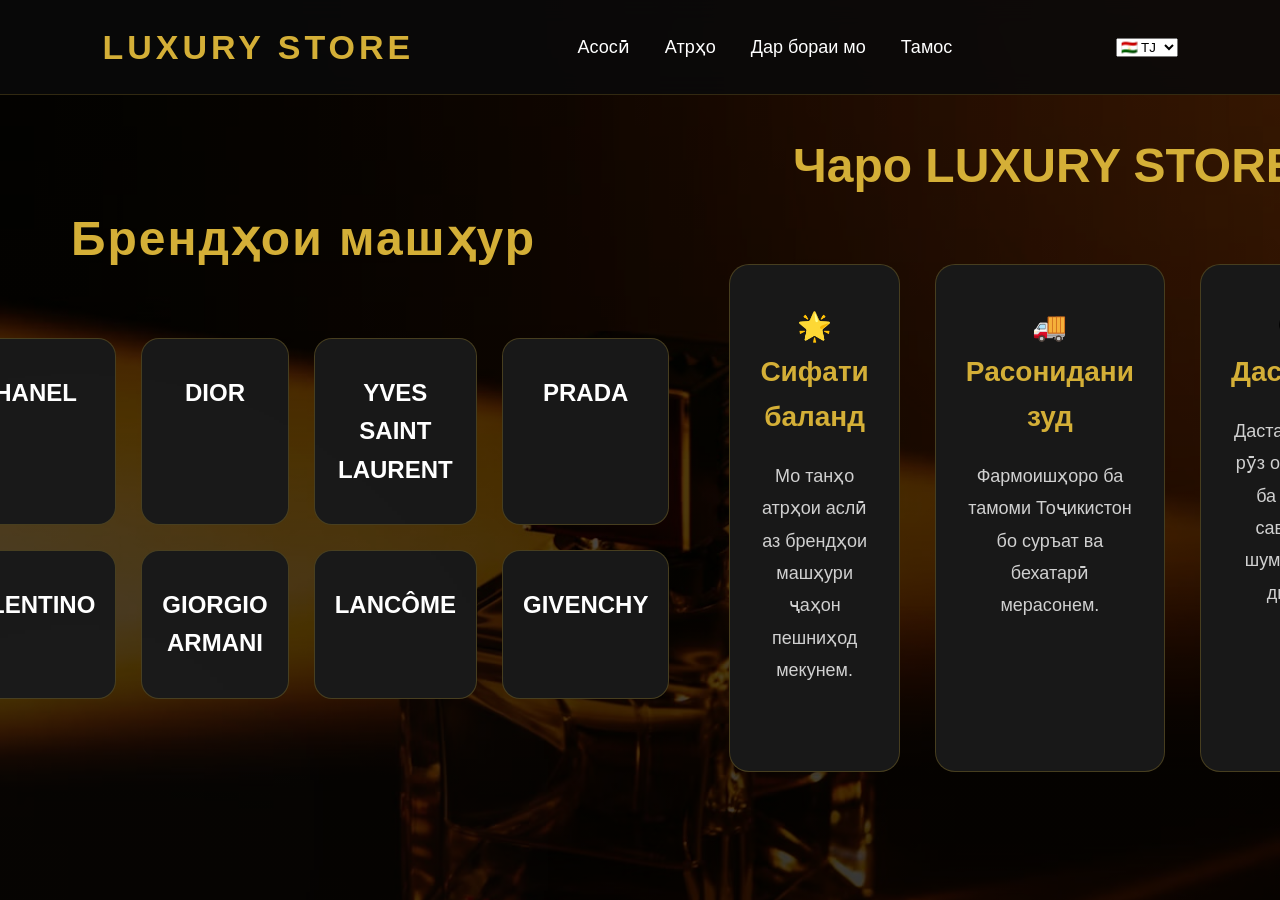
==== commit 32d6bd4e: "Update index.html" ====
--- a/index.html
+++ b/index.html
@@ -4,10 +4,15 @@
 <head>
 
 <meta charset="UTF-8">
+
 <meta name="viewport" content="width=device-width, initial-scale=1.0">
 
 <title>LUXURY STORE</title>
 
+<meta name="description" content="Original Premium Perfumes">
+
+<meta name="keywords" content="Perfume, Luxury, Dior, Chanel, YSL">
+
 <link rel="stylesheet" href="style.css">
 
 </head>
@@ -17,22 +22,34 @@
 <header>
 
 <div class="logo">
+
 LUXURY STORE
+
 </div>
 
 <div class="menu-toggle" id="menu-toggle">
+
 ☰
+
 </div>
 
 <nav id="nav">
 
-<a href="index.html" id="home">Асосӣ</a>
-
-<a href="products.html" id="perfumes">Атрҳо</a>
-
-<a href="#about" id="aboutLink">Дар бораи мо</a>
-
-<a href="#contact" id="contactLink">Тамос</a>
+<a href="index.html" id="home">
+Асосӣ
+</a>
+
+<a href="products.html" id="perfumes">
+Атрҳо
+</a>
+
+<a href="#about" id="aboutLink">
+Дар бораи мо
+</a>
+
+<a href="#contact" id="contactLink">
+Тамос
+</a>
 
 </nav>
 
@@ -59,22 +76,31 @@
 <div class="hero-content">
 
 <h1 id="heroTitle">
+
 LUXURY STORE
+
 </h1>
 
 <p id="heroText">
+
 Атрҳои аслӣ аз брендҳои машҳури ҷаҳон.
+
 </p>
 
 <div class="hero-buttons">
 
 <a href="products.html" class="btn" id="shop">
+
 Дидани атрҳо
+
 </a>
 
 <a href="https://instagram.com/luxurystore_eu"
+
 target="_blank"
+
 class="btn2"
+
 id="price">
 
 Пурсидани нарх
@@ -84,99 +110,150 @@
 </div>
 
 </div>
+<!-- =========================
+     BRANDS
+========================= -->
+
+<section class="brands">
+
+<h2 id="brands">
+Брендҳои машҳур
+</h2>
+
+<div class="brand-grid">
+
+<div>CHANEL</div>
+
+<div>DIOR</div>
+
+<div>YVES SAINT LAURENT</div>
+
+<div>PRADA</div>
+
+<div>VALENTINO</div>
+
+<div>GIORGIO ARMANI</div>
+
+<div>LANCÔME</div>
+
+<div>GIVENCHY</div>
+
+</div>
 
 </section>
-<!-- BRANDS -->
-
-<section class="brands">
-
-<h2 id="brands">Брендҳои машҳур</h2>
-
-<div class="brand-grid">
-
-<div>CHANEL</div>
-
-<div>DIOR</div>
-
-<div>YSL</div>
-
-<div>PRADA</div>
-
-<div>VALENTINO</div>
-
-<div>GIORGIO ARMANI</div>
-
-<div>LANCÔME</div>
-
-<div>GIVENCHY</div>
+
+<!-- =========================
+     ABOUT
+========================= -->
+
+<section id="about" class="about">
+
+<h2 id="why">
+
+Чаро LUXURY STORE?
+
+</h2>
+
+<div class="about-grid">
+
+<div class="box">
+
+<h3 id="quality">
+
+🌟 Сифати баланд
+
+</h3>
+
+<p id="qualityText">
+
+Мо танҳо атрҳои аслӣ аз брендҳои машҳури ҷаҳон пешниҳод мекунем.
+
+</p>
+
+</div>
+
+<div class="box">
+
+<h3 id="delivery">
+
+🚚 Расонидани зуд
+
+</h3>
+
+<p id="deliveryText">
+
+Фармоишҳоро ба тамоми Тоҷикистон бо суръат ва бехатарӣ мерасонем.
+
+</p>
+
+</div>
+
+<div class="box">
+
+<h3 id="support">
+
+💬 Дастгирӣ
+
+</h3>
+
+<p id="supportText">
+
+Дастаи мо ҳар рӯз омода аст ба ҳамаи саволҳои шумо ҷавоб диҳад.
+
+</p>
+
+</div>
 
 </div>
 
 </section>
-
-<!-- ABOUT -->
-
-<section class="about" id="about">
-
-<h2 id="why">Чаро LUXURY STORE?</h2>
-
-<div class="about-grid">
-
-<div class="box">
-
-<h3 id="quality">🌟 Сифати баланд</h3>
+<!-- =========================
+     FOOTER
+========================= -->
+
+<footer id="contact">
+
+<h2>LUXURY STORE</h2>
+
+<p id="footerText">
+Original Premium Perfumes
+</p>
 
 <p>
-Мо танҳо атрҳои аслӣ ва босифатро аз брендҳои машҳур пешниҳод мекунем.
-</p>
-
-</div>
-
-<div class="box">
-
-<h3 id="delivery">🚚 Расонидани зуд</h3>
+
+<span id="instagramLabel">
+Instagram:
+</span>
+
+<a href="https://instagram.com/luxurystore_eu" target="_blank">
+
+@luxurystore_eu
+
+</a>
+
+</p>
 
 <p>
-Фармоишҳои шумо ба тамоми Тоҷикистон бо суръат ва бехатарӣ расонида мешаванд.
-</p>
-
-</div>
-
-<div class="box">
-
-<h3 id="support">💬 Дастгирӣ</h3>
-
-<p>
-Мо ҳамеша омодаем ба саволҳои шумо ҷавоб диҳем ва дар интихоби атр кӯмак кунем.
-</p>
-
-</div>
-
-</div>
-
-</section>
-<!-- FOOTER -->
-
-<footer id="contact">
-
-<h2>LUXURY STORE</h2>
-
-<p>Original Premium Perfumes</p>
-
-<p>
-Instagram:
-<a href="https://instagram.com/luxurystore_eu" target="_blank">
-@luxurystore_eu
-</a>
-</p>
-
-<p>Email: info@luxurestore.com</p>
-
-<p>© 2025 LUXURY STORE. All Rights Reserved.</p>
+
+<span id="emailLabel">
+Email:
+</span>
+
+info@luxurestore.com
+
+</p>
+
+<p id="copyright">
+
+© 2025 LUXURY STORE. All Rights Reserved.
+
+</p>
 
 </footer>
 
-<!-- TOP BUTTON -->
+<!-- =========================
+     TOP BUTTON
+========================= -->
 
 <button id="topBtn" onclick="topFunction()">
 
@@ -184,7 +261,9 @@
 
 </button>
 
-<!-- JAVASCRIPT -->
+<!-- =========================
+     JAVASCRIPT
+========================= -->
 
 <script src="languages.js"></script>
 
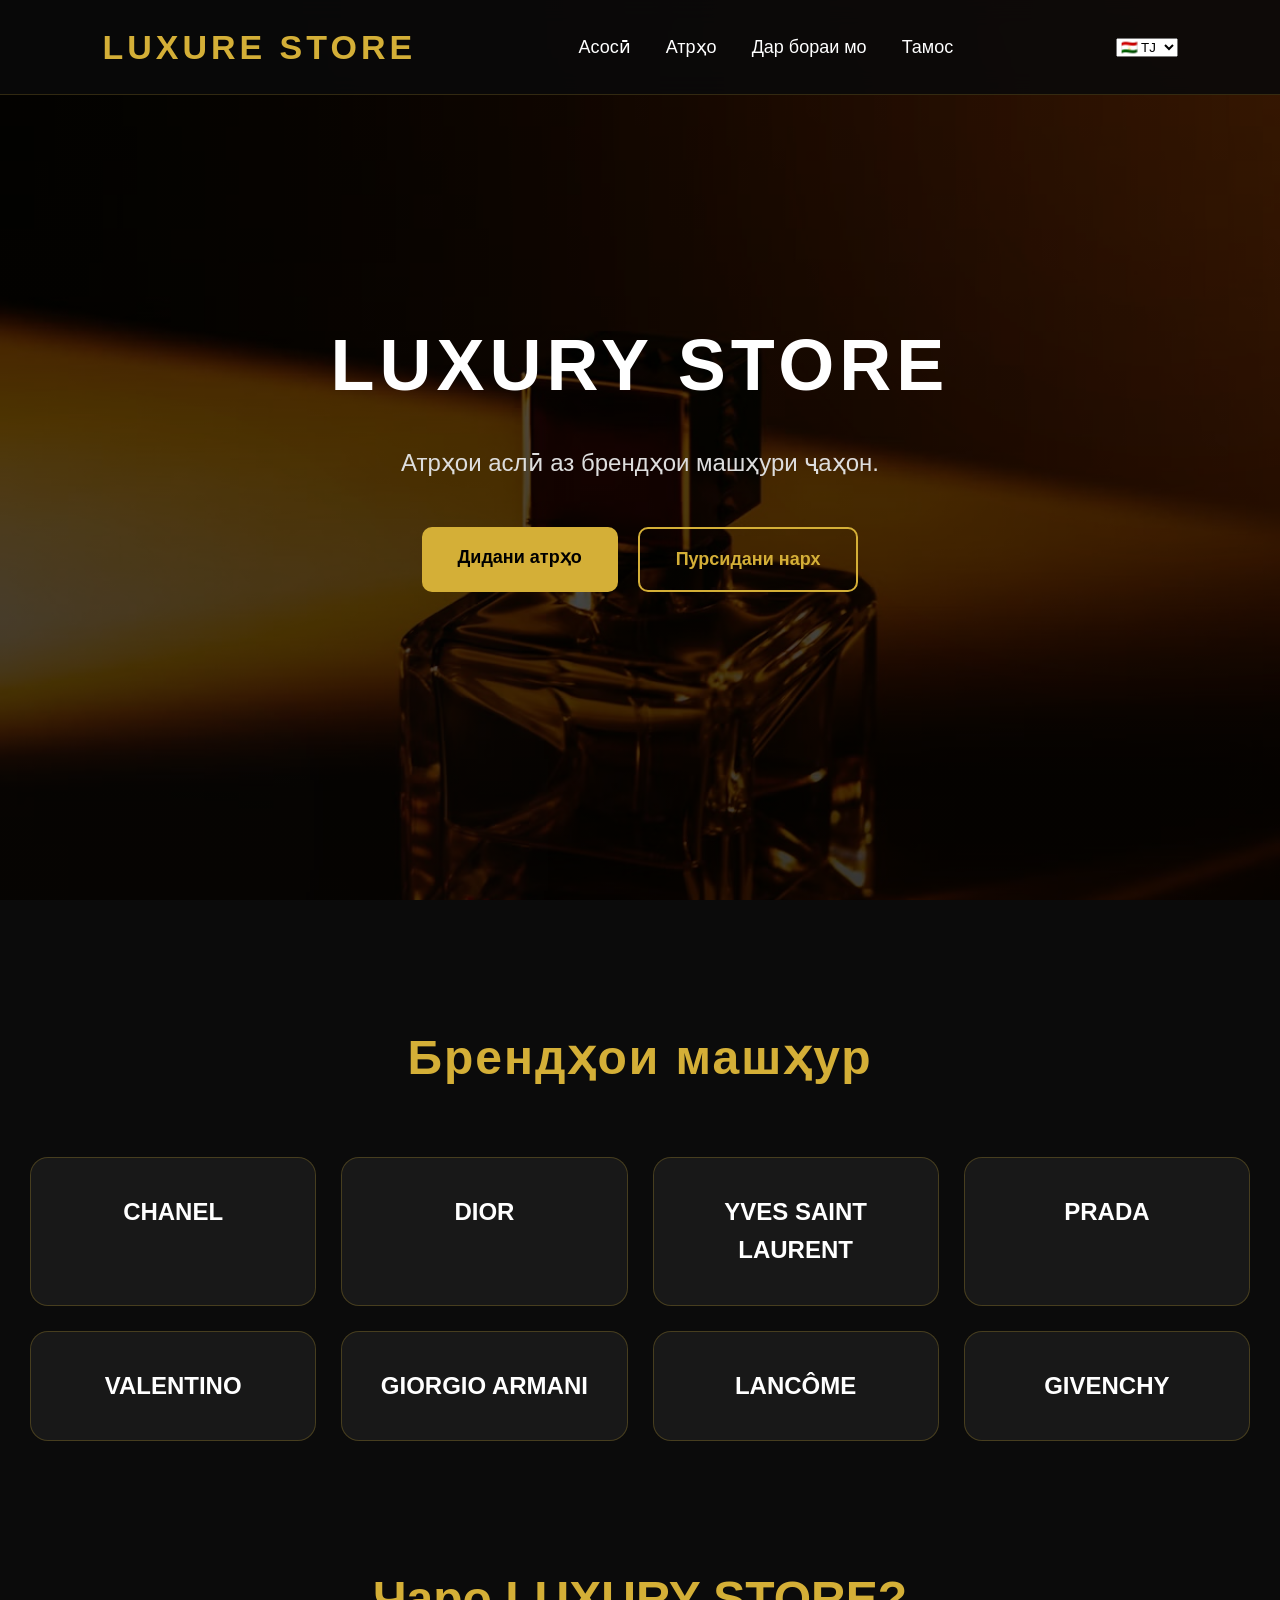
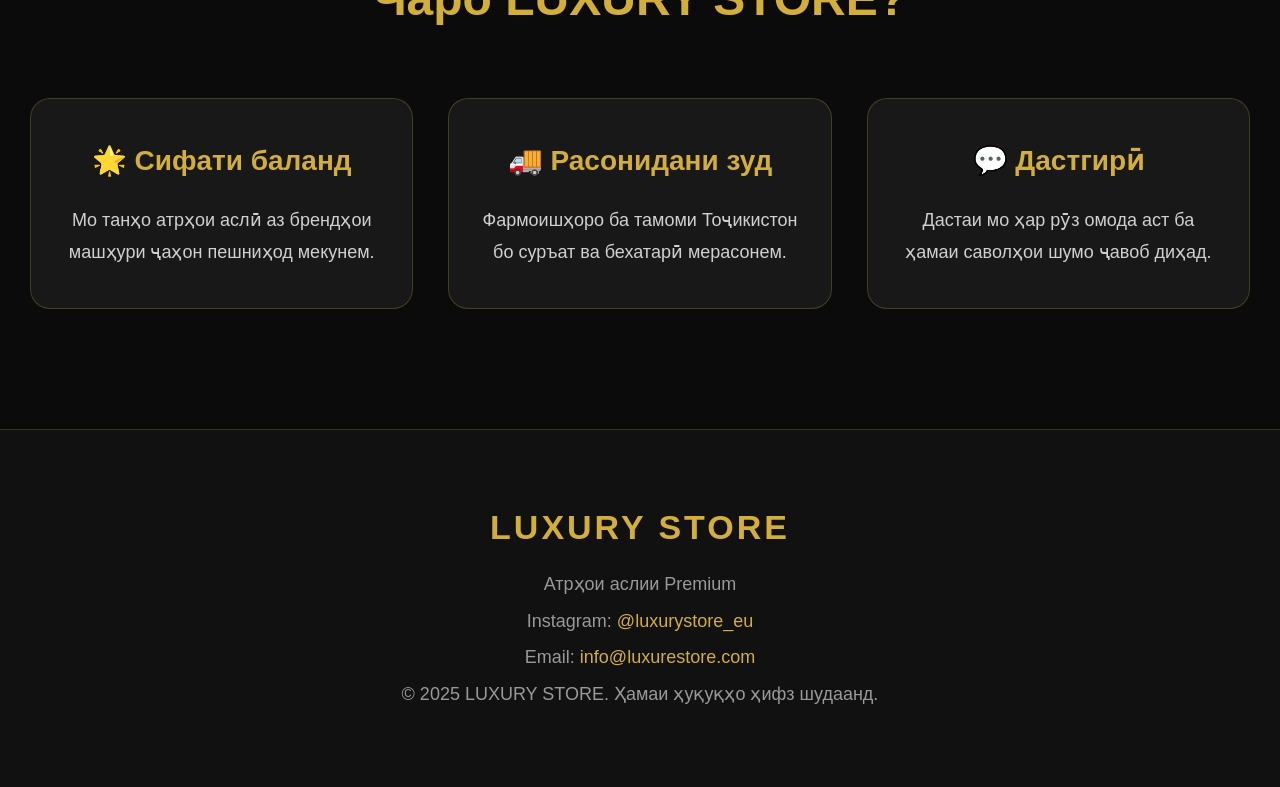
==== commit 9422af2e: "Update index.html" ====
--- a/index.html
+++ b/index.html
@@ -7,11 +7,11 @@
 
 <meta name="viewport" content="width=device-width, initial-scale=1.0">
 
-<title>LUXURY STORE</title>
+<title>LUXURE STORE</title>
 
 <meta name="description" content="Original Premium Perfumes">
 
-<meta name="keywords" content="Perfume, Luxury, Dior, Chanel, YSL">
+<meta name="keywords" content="Perfume, Luxury, Chanel, Dior, YSL">
 
 <link rel="stylesheet" href="style.css">
 
@@ -23,62 +23,70 @@
 
 <div class="logo">
 
+LUXURE STORE
+
+</div>
+
+<div class="menu-toggle" id="menu-toggle">
+
+☰
+
+</div>
+
+<nav id="nav">
+
+<a href="index.html" id="home">
+
+Асосӣ
+
+</a>
+
+<a href="products.html" id="perfumes">
+
+Атрҳо
+
+</a>
+
+<a href="#about" id="aboutLink">
+
+Дар бораи мо
+
+</a>
+
+<a href="#contact" id="contactLink">
+
+Тамос
+
+</a>
+
+</nav>
+
+<div class="language-box">
+
+<select id="language">
+
+<option value="tj">🇹🇯 TJ</option>
+
+<option value="ru">🇷🇺 RU</option>
+
+<option value="en">🇬🇧 EN</option>
+
+<option value="de">🇩🇪 DE</option>
+
+</select>
+
+</div>
+
+</header>
+
+<section class="hero">
+
+<div class="hero-content">
+
+<h1 id="heroTitle">
+
 LUXURY STORE
 
-</div>
-
-<div class="menu-toggle" id="menu-toggle">
-
-☰
-
-</div>
-
-<nav id="nav">
-
-<a href="index.html" id="home">
-Асосӣ
-</a>
-
-<a href="products.html" id="perfumes">
-Атрҳо
-</a>
-
-<a href="#about" id="aboutLink">
-Дар бораи мо
-</a>
-
-<a href="#contact" id="contactLink">
-Тамос
-</a>
-
-</nav>
-
-<div class="language-box">
-
-<select id="language">
-
-<option value="tj">🇹🇯 TJ</option>
-
-<option value="ru">🇷🇺 RU</option>
-
-<option value="en">🇬🇧 EN</option>
-
-<option value="de">🇩🇪 DE</option>
-
-</select>
-
-</div>
-
-</header>
-
-<section class="hero">
-
-<div class="hero-content">
-
-<h1 id="heroTitle">
-
-LUXURY STORE
-
 </h1>
 
 <p id="heroText">
@@ -110,6 +118,8 @@
 </div>
 
 </div>
+
+</section>
 <!-- =========================
      BRANDS
 ========================= -->
@@ -149,9 +159,7 @@
 <section id="about" class="about">
 
 <h2 id="why">
-
 Чаро LUXURY STORE?
-
 </h2>
 
 <div class="about-grid">
@@ -159,15 +167,11 @@
 <div class="box">
 
 <h3 id="quality">
-
 🌟 Сифати баланд
-
 </h3>
 
 <p id="qualityText">
-
 Мо танҳо атрҳои аслӣ аз брендҳои машҳури ҷаҳон пешниҳод мекунем.
-
 </p>
 
 </div>
@@ -175,15 +179,11 @@
 <div class="box">
 
 <h3 id="delivery">
-
 🚚 Расонидани зуд
-
 </h3>
 
 <p id="deliveryText">
-
 Фармоишҳоро ба тамоми Тоҷикистон бо суръат ва бехатарӣ мерасонем.
-
 </p>
 
 </div>
@@ -191,15 +191,11 @@
 <div class="box">
 
 <h3 id="support">
-
-💬 Дастгирӣ
-
+💬 Дастгирии 24/7
 </h3>
 
 <p id="supportText">
-
-Дастаи мо ҳар рӯз омода аст ба ҳамаи саволҳои шумо ҷавоб диҳад.
-
+Мо ҳамеша омодаем ба ҳамаи саволҳои шумо ҷавоб диҳем ва дар интихоби атри мувофиқ кӯмак кунем.
 </p>
 
 </div>
@@ -226,9 +222,7 @@
 </span>
 
 <a href="https://instagram.com/luxurystore_eu" target="_blank">
-
 @luxurystore_eu
-
 </a>
 
 </p>
@@ -239,26 +233,24 @@
 Email:
 </span>
 
+<a href="mailto:info@luxurestore.com">
 info@luxurestore.com
+</a>
 
 </p>
 
 <p id="copyright">
-
 © 2025 LUXURY STORE. All Rights Reserved.
-
 </p>
 
 </footer>
 
 <!-- =========================
-     TOP BUTTON
+     BACK TO TOP
 ========================= -->
 
 <button id="topBtn" onclick="topFunction()">
-
 ↑
-
 </button>
 
 <!-- =========================
@@ -266,7 +258,6 @@
 ========================= -->
 
 <script src="languages.js"></script>
-
 <script src="script.js"></script>
 
 </body>
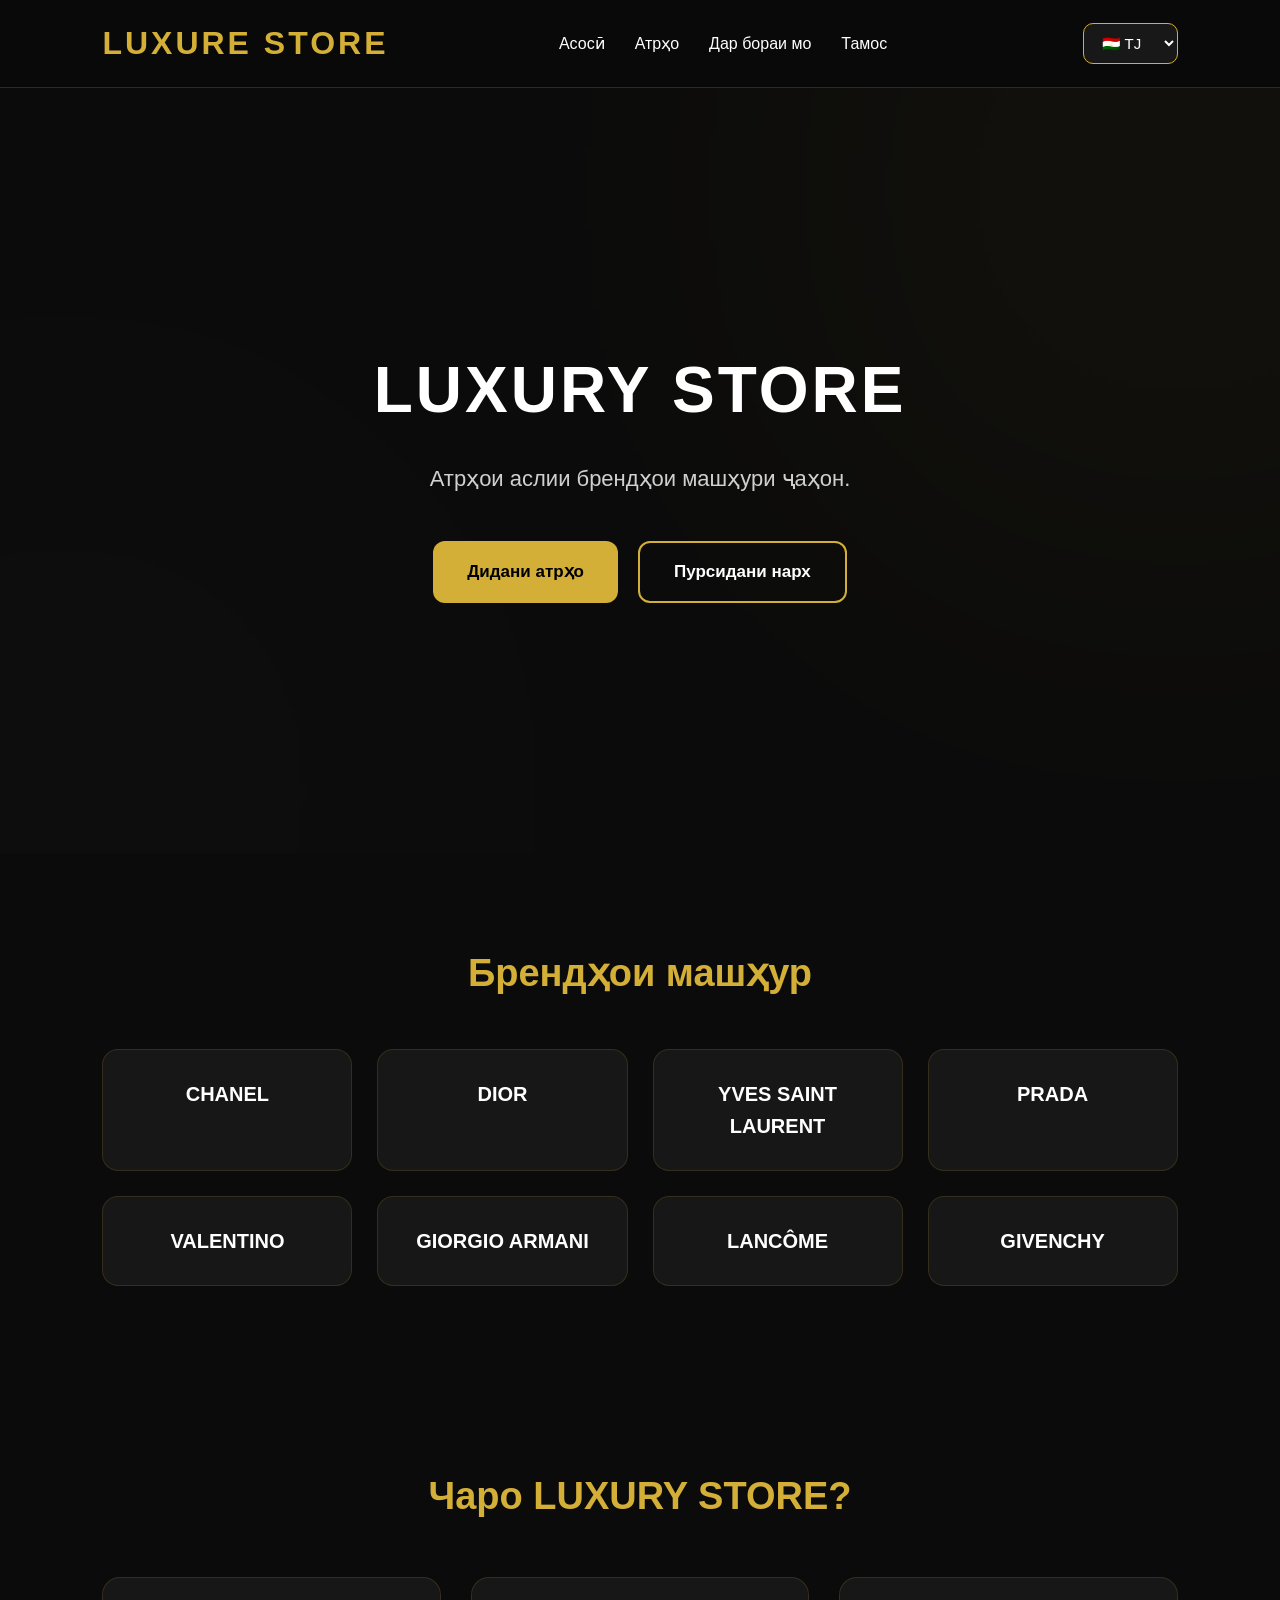
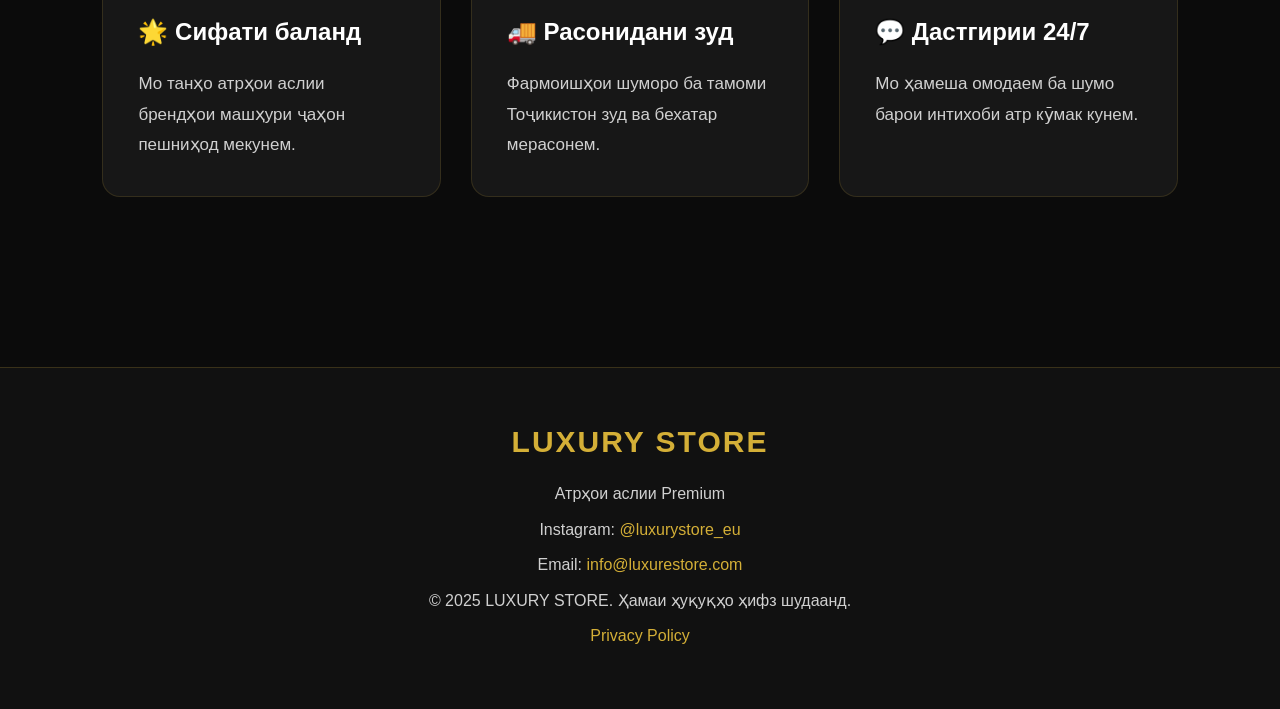
==== commit f7bbbb00: "Update index.html" ====
--- a/index.html
+++ b/index.html
@@ -242,7 +242,11 @@
 <p id="copyright">
 © 2025 LUXURY STORE. All Rights Reserved.
 </p>
-
+<p>
+<a href="privacy.html">
+Privacy Policy
+</a>
+</p>
 </footer>
 
 <!-- =========================
--- a/style.css
+++ b/style.css
@@ -1,66 +1,67 @@
-/* =========================
+/* ===================================
    LUXURY STORE
-   PART 1
-========================= */
+   PREMIUM STYLE
+=================================== */
 
 *{
 margin:0;
 padding:0;
 box-sizing:border-box;
+}
+
+html{
+scroll-behavior:smooth;
+}
+
+body{
 font-family:Arial,Helvetica,sans-serif;
-scroll-behavior:smooth;
-}
-
-body{
 background:#0b0b0b;
 color:#fff;
 line-height:1.6;
 overflow-x:hidden;
 }
 
-img{
-max-width:100%;
-display:block;
-}
-
-a{
-text-decoration:none;
-}
-
-/* =========================
+/* ===================================
 HEADER
-========================= */
+=================================== */
 
 header{
-position:fixed;
+position:sticky;
 top:0;
-left:0;
-width:100%;
-padding:20px 8%;
+z-index:1000;
 display:flex;
 justify-content:space-between;
 align-items:center;
-background:rgba(10,10,10,.88);
-backdrop-filter:blur(12px);
+padding:18px 8%;
+background:rgba(10,10,10,.95);
+backdrop-filter:blur(15px);
 border-bottom:1px solid rgba(212,175,55,.2);
-z-index:1000;
 }
 
 .logo{
-font-size:34px;
-font-weight:bold;
-letter-spacing:4px;
-color:#d4af37;
-}
+font-size:32px;
+font-weight:700;
+letter-spacing:3px;
+color:#d4af37;
+user-select:none;
+}
+
+/* ===================================
+NAVIGATION
+=================================== */
 
 nav{
 display:flex;
-gap:35px;
+align-items:center;
+gap:30px;
 }
 
 nav a{
 color:#fff;
-font-size:18px;
+text-decoration:none;
+font-size:16px;
+font-weight:500;
+position:relative;
 transition:.3s;
 }
 
@@ -68,73 +69,89 @@
 color:#d4af37;
 }
 
-/* =========================
+nav a::after{
+content:"";
+position:absolute;
+left:0;
+bottom:-6px;
+width:0;
+height:2px;
+background:#d4af37;
+transition:.3s;
+}
+
+nav a:hover::after{
+width:100%;
+}
+
+/* ===================================
+LANGUAGE
+=================================== */
+
+.language-box{
+margin-left:25px;
+}
+
+.language-box select{
+background:#181818;
+color:#fff;
+border:1px solid #d4af37;
+padding:10px 14px;
+border-radius:10px;
+cursor:pointer;
+font-size:15px;
+outline:none;
+transition:.3s;
+}
+
+.language-box select:hover{
+border-color:#f2c94c;
+}
+
+/* ===================================
+MOBILE MENU
+=================================== */
+
+.menu-toggle{
+display:none;
+font-size:30px;
+cursor:pointer;
+color:#d4af37;
+user-select:none;
+}
+
+/* ===================================
 HERO
-========================= */
+=================================== */
 
 .hero{
-height:100vh;
+position:relative;
 display:flex;
 justify-content:center;
 align-items:center;
 text-align:center;
-padding:0 20px;
-position:relative;
+padding:120px 8%;
+min-height:85vh;
 overflow:hidden;
-background:
-linear-gradient(rgba(0,0,0,.60),rgba(0,0,0,.75)),
-url("images/hero.jpg");
-background-size:cover;
-background-position:center;
-background-repeat:no-repeat;
-}
-
-.hero::before{
-content:"";
-position:absolute;
-width:500px;
-height:500px;
-background:#d4af37;
-filter:blur(220px);
-opacity:.08;
-top:-150px;
-right:-150px;
-}
-
-.hero::after{
-content:"";
-position:absolute;
-width:450px;
-height:450px;
-background:#ffffff;
-filter:blur(250px);
-opacity:.03;
-bottom:-150px;
-left:-150px;
 }
 
 .hero-content{
 position:relative;
 z-index:2;
-max-width:850px;
-animation:fadeUp 1.2s ease;
+max-width:900px;
 }
 
 .hero h1{
-font-size:72px;
-letter-spacing:5px;
+font-size:64px;
+letter-spacing:3px;
 margin-bottom:20px;
 }
 
 .hero p{
-font-size:24px;
-color:#ddd;
+font-size:22px;
+color:#d0d0d0;
 margin-bottom:45px;
 }
-
-/* =========================
-BUTTONS
-========================= */
 
 .hero-buttons{
 display:flex;
@@ -143,13 +160,20 @@
 flex-wrap:wrap;
 }
 
+/* ===================================
+BUTTONS
+=================================== */
+
 .btn,
 .btn2{
-display:inline-block;
-padding:16px 36px;
-border-radius:10px;
-font-size:18px;
+display:inline-flex;
+justify-content:center;
+align-items:center;
+padding:15px 34px;
+border-radius:12px;
+font-size:17px;
 font-weight:bold;
+text-decoration:none;
 transition:.35s;
 }
 
@@ -159,50 +183,58 @@
 }
 
 .btn:hover{
-transform:translateY(-5px);
-box-shadow:0 12px 30px rgba(212,175,55,.4);
+background:#f2c94c;
+transform:translateY(-4px);
 }
 
 .btn2{
+background:transparent;
 border:2px solid #d4af37;
-color:#d4af37;
+color:#fff;
 }
 
 .btn2:hover{
 background:#d4af37;
 color:#000;
-transform:translateY(-5px);
-}
-
-@keyframes fadeUp{
-
-0%{
-opacity:0;
-transform:translateY(70px);
-}
-
-100%{
-opacity:1;
-transform:translateY(0);
-}
-
-}
-/* =========================
-   BRANDS
-========================= */
+transform:translateY(-4px);
+}
+
+.hero::before{
+content:"";
+position:absolute;
+width:520px;
+height:520px;
+background:#d4af37;
+filter:blur(220px);
+opacity:.08;
+top:-160px;
+right:-160px;
+}
+
+.hero::after{
+content:"";
+position:absolute;
+width:460px;
+height:460px;
+background:#ffffff;
+filter:blur(250px);
+opacity:.03;
+bottom:-170px;
+left:-170px;
+}
+/* ===================================
+BRANDS
+=================================== */
 
 .brands{
-max-width:1400px;
-margin:120px auto;
-padding:0 30px;
+padding:90px 8%;
 text-align:center;
 }
 
 .brands h2{
-font-size:48px;
-color:#d4af37;
-margin-bottom:60px;
-letter-spacing:2px;
+font-size:38px;
+margin-bottom:45px;
+color:#d4af37;
 }
 
 .brand-grid{
@@ -212,135 +244,291 @@
 }
 
 .brand-grid div{
-background:#181818;
-border:1px solid rgba(212,175,55,.25);
-border-radius:18px;
-padding:35px 20px;
-font-size:24px;
+background:#171717;
+border:1px solid rgba(212,175,55,.15);
+padding:28px;
+border-radius:16px;
+font-size:20px;
 font-weight:bold;
 transition:.35s;
-cursor:pointer;
 }
 
 .brand-grid div:hover{
 transform:translateY(-8px);
 border-color:#d4af37;
-box-shadow:0 15px 35px rgba(212,175,55,.25);
-}
-
-/* =========================
-   ABOUT
-========================= */
+box-shadow:0 12px 30px rgba(212,175,55,.18);
+}
+
+/* ===================================
+ABOUT
+=================================== */
 
 .about{
-max-width:1400px;
-margin:120px auto;
-padding:0 30px;
+padding:90px 8%;
+}
+
+.about h2{
 text-align:center;
-}
-
-.about h2{
-font-size:48px;
-color:#d4af37;
-margin-bottom:60px;
+font-size:38px;
+margin-bottom:50px;
+color:#d4af37;
 }
 
 .about-grid{
 display:grid;
 grid-template-columns:repeat(3,1fr);
+gap:30px;
+}
+
+.box{
+background:#171717;
+border:1px solid rgba(212,175,55,.15);
+padding:35px;
+border-radius:18px;
+transition:.35s;
+}
+
+.box:hover{
+transform:translateY(-8px);
+border-color:#d4af37;
+box-shadow:0 12px 30px rgba(212,175,55,.18);
+}
+
+.box h3{
+font-size:24px;
+margin-bottom:18px;
+}
+
+.box p{
+font-size:17px;
+line-height:1.8;
+color:#d0d0d0;
+}
+
+/* ===================================
+PRODUCTS
+=================================== */
+
+.hero-small{
+padding:80px 8% 40px;
+text-align:center;
+}
+
+.hero-small h1{
+font-size:52px;
+margin-bottom:15px;
+}
+
+.hero-small p{
+font-size:20px;
+color:#d0d0d0;
+}
+
+.products{
+max-width:1500px;
+margin:60px auto;
+padding:0 8%;
+display:grid;
+grid-template-columns:repeat(3,1fr);
 gap:35px;
 }
 
-.box{
-background:#181818;
-border:1px solid rgba(212,175,55,.25);
+.product{
+background:#171717;
+border:1px solid rgba(212,175,55,.18);
 border-radius:20px;
-padding:40px 30px;
+overflow:hidden;
+display:flex;
+flex-direction:column;
 transition:.35s;
-}
-
-.box:hover{
-transform:translateY(-10px);
+position:relative;
+}
+.product::before{
+
+content:"";
+
+position:absolute;
+
+top:0;
+left:-100%;
+
+width:100%;
+height:100%;
+
+background:linear-gradient(
+90deg,
+transparent,
+rgba(212,175,55,.18),
+transparent
+);
+
+transition:.7s;
+
+pointer-events:none;
+
+}
+
+.product:hover{
+transform:translateY(-8px);
 border-color:#d4af37;
-box-shadow:0 15px 35px rgba(212,175,55,.2);
-}
-
-.box h3{
-font-size:28px;
-margin-bottom:20px;
-color:#d4af37;
-}
-
-.box p{
-font-size:18px;
+box-shadow:0 15px 35px rgba(212,175,55,.22);
+}
+.product:hover::before{
+left:100%;
+}
+
+.product img{
+width:100%;
+aspect-ratio:3/4;
+object-fit:cover;
+display:block;
+transition:.4s;
+}
+
+.product:hover img{
+transform:scale(1.04);
+}
+
+.product h2{
+
+padding:22px 20px 10px;
+
+font-size:27px;
+
+font-weight:700;
+
+color:#d4af37;
+
+text-align:center;
+
+letter-spacing:1px;
+
+}
+
+.product p{
+
+padding:0 20px;
+
+margin-top:5px;
+
+margin-bottom:10px;
+
+text-align:center;
+
+font-size:17px;
+
+color:#bfbfbf;
+
+flex:1;
+
+}
+
+.product .btn{
+
+margin:20px;
+
+width:calc(100% - 40px);
+
+border-radius:12px;
+
+font-size:16px;
+
+font-weight:bold;
+
+}
+/* ===================================
+FOOTER
+=================================== */
+
+footer{
+margin-top:80px;
+padding:50px 8%;
+background:#111;
+text-align:center;
+border-top:1px solid rgba(212,175,55,.2);
+}
+
+footer h2{
+font-size:30px;
+color:#d4af37;
+margin-bottom:15px;
+letter-spacing:2px;
+}
+
+footer p{
+margin:10px 0;
 color:#d0d0d0;
-line-height:1.8;
-}
-
-/* =========================
-   FOOTER
-========================= */
-
-footer{
-margin-top:120px;
-background:#111;
-border-top:1px solid rgba(212,175,55,.2);
-padding:70px 20px;
-text-align:center;
-}
-
-footer h2{
-font-size:34px;
-color:#d4af37;
-margin-bottom:15px;
-letter-spacing:3px;
-}
-
-footer p{
-color:#999;
-font-size:18px;
-margin:8px 0;
 }
 
 footer a{
 color:#d4af37;
+text-decoration:none;
+transition:.3s;
 }
 
 footer a:hover{
-color:#fff;
-}
-
-/* =========================
-   ANIMATION
-========================= */
-
-.brand-grid div,
-.box{
+color:#f2c94c;
+}
+
+/* ===================================
+BACK TO TOP
+=================================== */
+
+#topBtn{
+position:fixed;
+right:25px;
+bottom:25px;
+display:none;
+justify-content:center;
+align-items:center;
+width:52px;
+height:52px;
+border:none;
+border-radius:50%;
+background:#d4af37;
+color:#000;
+font-size:22px;
+font-weight:bold;
+cursor:pointer;
+box-shadow:0 8px 20px rgba(0,0,0,.35);
+transition:.3s;
+z-index:999;
+}
+
+#topBtn:hover{
+background:#f2c94c;
+transform:translateY(-4px);
+}
+
+/* ===================================
+ANIMATION
+=================================== */
+
+.box,
+.product,
+.brand-grid div{
 opacity:0;
-transform:translateY(60px);
-animation:fadeUp 1s forwards;
-}
-
-.brand-grid div:nth-child(1){animation-delay:.1s;}
-.brand-grid div:nth-child(2){animation-delay:.2s;}
-.brand-grid div:nth-child(3){animation-delay:.3s;}
-.brand-grid div:nth-child(4){animation-delay:.4s;}
-.brand-grid div:nth-child(5){animation-delay:.5s;}
-.brand-grid div:nth-child(6){animation-delay:.6s;}
-.brand-grid div:nth-child(7){animation-delay:.7s;}
-.brand-grid div:nth-child(8){animation-delay:.8s;}
-/* =========================
-   RESPONSIVE
-========================= */
-
-@media(max-width:1200px){
+transform:translateY(40px);
+transition:.6s;
+}
+
+.show{
+opacity:1 !important;
+transform:translateY(0) !important;
+}
+
+/* ===================================
+TABLET
+=================================== */
+
+@media (max-width:992px){
 
 .hero h1{
-font-size:60px;
+font-size:48px;
 }
 
 .hero p{
-font-size:22px;
+font-size:20px;
 }
 
 .brand-grid{
@@ -348,287 +536,96 @@
 }
 
 .about-grid{
+grid-template-columns:1fr;
+}
+
+.products{
 grid-template-columns:repeat(2,1fr);
 }
 
 }
 
-/* ---------- iPad ---------- */
-
-@media(max-width:900px){
+/* ===================================
+MOBILE
+=================================== */
+
+@media (max-width:768px){
 
 header{
+padding:18px 5%;
+flex-wrap:wrap;
+}
+
+.menu-toggle{
+display:block;
+}
+
+nav{
+display:none;
+width:100%;
+margin-top:20px;
 flex-direction:column;
-gap:20px;
-padding:20px;
-}
-
-nav{
-flex-wrap:wrap;
-justify-content:center;
-gap:20px;
+gap:18px;
+}
+
+nav.active{
+display:flex;
+}
+
+.language-box{
+width:100%;
+margin:15px 0 0;
+}
+
+.language-box select{
+width:100%;
 }
 
 .hero{
-padding-top:120px;
+padding:90px 5%;
+min-height:70vh;
 }
 
 .hero h1{
-font-size:48px;
-}
-
-.hero p{
-font-size:20px;
-}
-
-.brand-grid{
-grid-template-columns:repeat(2,1fr);
-gap:20px;
-}
-
-.about-grid{
-grid-template-columns:1fr;
-}
-
-}
-
-/* ---------- Phone ---------- */
-
-@media(max-width:600px){
-
-.logo{
-font-size:26px;
-letter-spacing:2px;
-}
-
-nav{
-flex-direction:column;
-align-items:center;
-gap:12px;
-}
-
-nav a{
-font-size:17px;
-}
-
-.hero{
-height:auto;
-padding:170px 20px 90px;
-}
-
-.hero h1{
-font-size:36px;
-letter-spacing:2px;
+font-size:38px;
 }
 
 .hero p{
 font-size:18px;
-margin-bottom:30px;
 }
 
 .hero-buttons{
 flex-direction:column;
-align-items:center;
 }
 
 .btn,
 .btn2{
 width:100%;
-max-width:300px;
-}
-
-.brands,
-.about{
-margin:70px auto;
-padding:0 20px;
-}
-
-.brands h2,
-.about h2{
-font-size:32px;
-margin-bottom:35px;
 }
 
 .brand-grid{
 grid-template-columns:1fr;
 }
 
-.about-grid{
+.products{
 grid-template-columns:1fr;
-}
-
-.brand-grid div,
-.box{
-padding:25px;
-}
-
-footer{
-padding:50px 20px;
-}
-
-footer h2{
-font-size:28px;
-}
-
-footer p{
-font-size:16px;
-}
-
-}
-
-/* =========================
-   TOP BUTTON
-========================= */
-
-#topBtn{
-
-position:fixed;
-
-right:25px;
-
-bottom:25px;
-
-width:55px;
-
-height:55px;
-
-border:none;
-
-border-radius:50%;
-
-background:#d4af37;
-
-color:#000;
-
+padding:0 5%;
+}
+
+.hero-small{
+padding:60px 5% 30px;
+}
+
+.hero-small h1{
+font-size:36px;
+}
+
+.hero-small p{
+font-size:18px;
+}
+
+.logo{
 font-size:26px;
-
-font-weight:bold;
-
-cursor:pointer;
-
-display:none;
-
-justify-content:center;
-
-align-items:center;
-
-box-shadow:0 10px 25px rgba(212,175,55,.35);
-
-transition:.3s;
-
-z-index:9999;
-
-}
-
-#topBtn:hover{
-
-transform:scale(1.1);
-
-}
-
-/* =========================
-   SCROLLBAR
-========================= */
-
-::-webkit-scrollbar{
-
-width:10px;
-
-}
-
-::-webkit-scrollbar-track{
-
-background:#111;
-
-}
-
-::-webkit-scrollbar-thumb{
-
-background:#d4af37;
-
-border-radius:20px;
-
-}
-
-::-webkit-scrollbar-thumb:hover{
-
-background:#f0c94d;
-
-}
-/* =========================
-   MOBILE MENU
-========================= */
-
-.menu-toggle{
-display:none;
-font-size:34px;
-color:#d4af37;
-cursor:pointer;
-}
-
-@media(max-width:768px){
-
-.menu-toggle{
-display:block;
-}
-
-nav{
-
-position:absolute;
-
-top:85px;
-
-left:0;
-
-width:100%;
-
-background:#111;
-
-display:none;
-
-flex-direction:column;
-
-text-align:center;
-
-padding:25px 0;
-
-border-top:1px solid rgba(212,175,55,.2);
-
-}
-
-nav.active{
-
-display:flex;
-
-}
-
-nav a{
-
-padding:15px;
-
-font-size:20px;
-
-}
-.language-box{
-margin-left:20px;
-}
-
-.language-box select{
-background:#111;
-color:#fff;
-border:1px solid #d4af37;
-padding:8px 12px;
-border-radius:8px;
-font-size:16px;
-cursor:pointer;
-}
-
-.language-box select:focus{
-outline:none;
-border-color:#f0c94d;
-}
-
-@media(max-width:768px){
-.language-box{
-margin-top:15px;
-}
+}
+
+}
